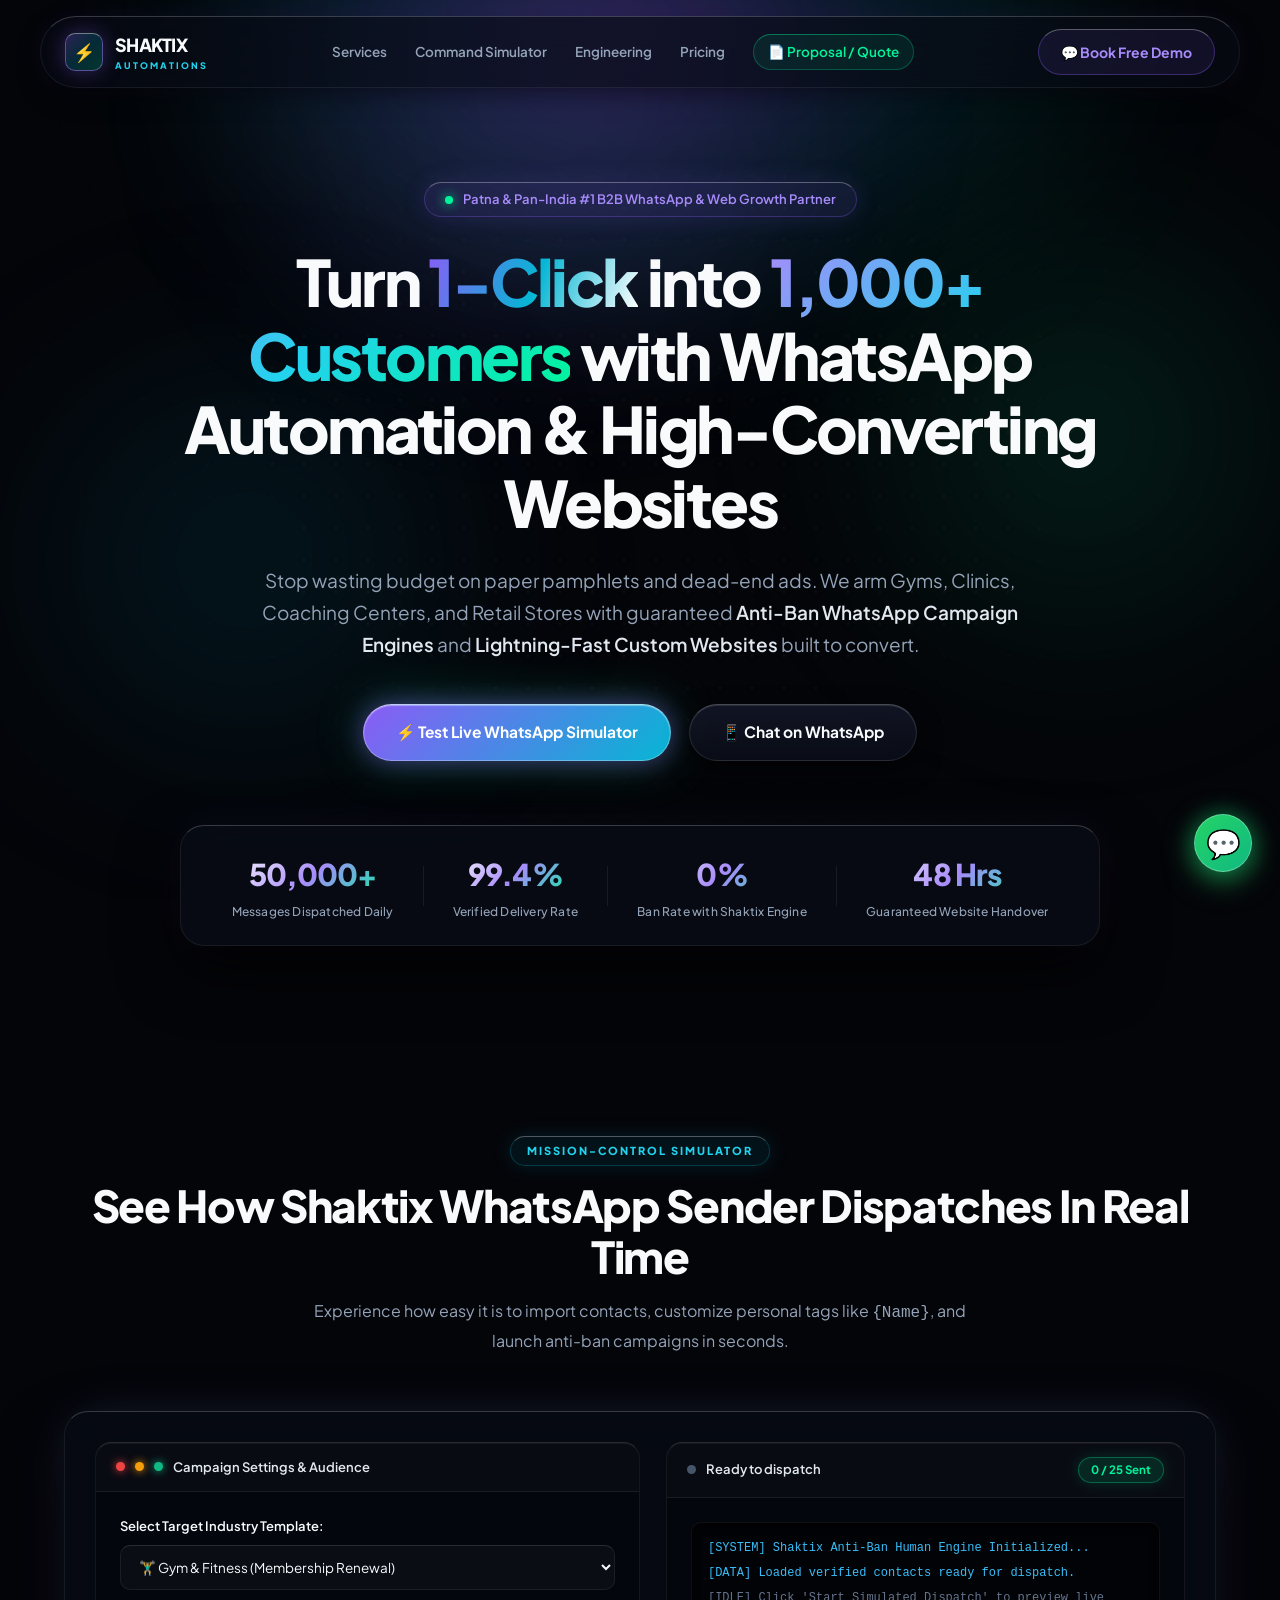
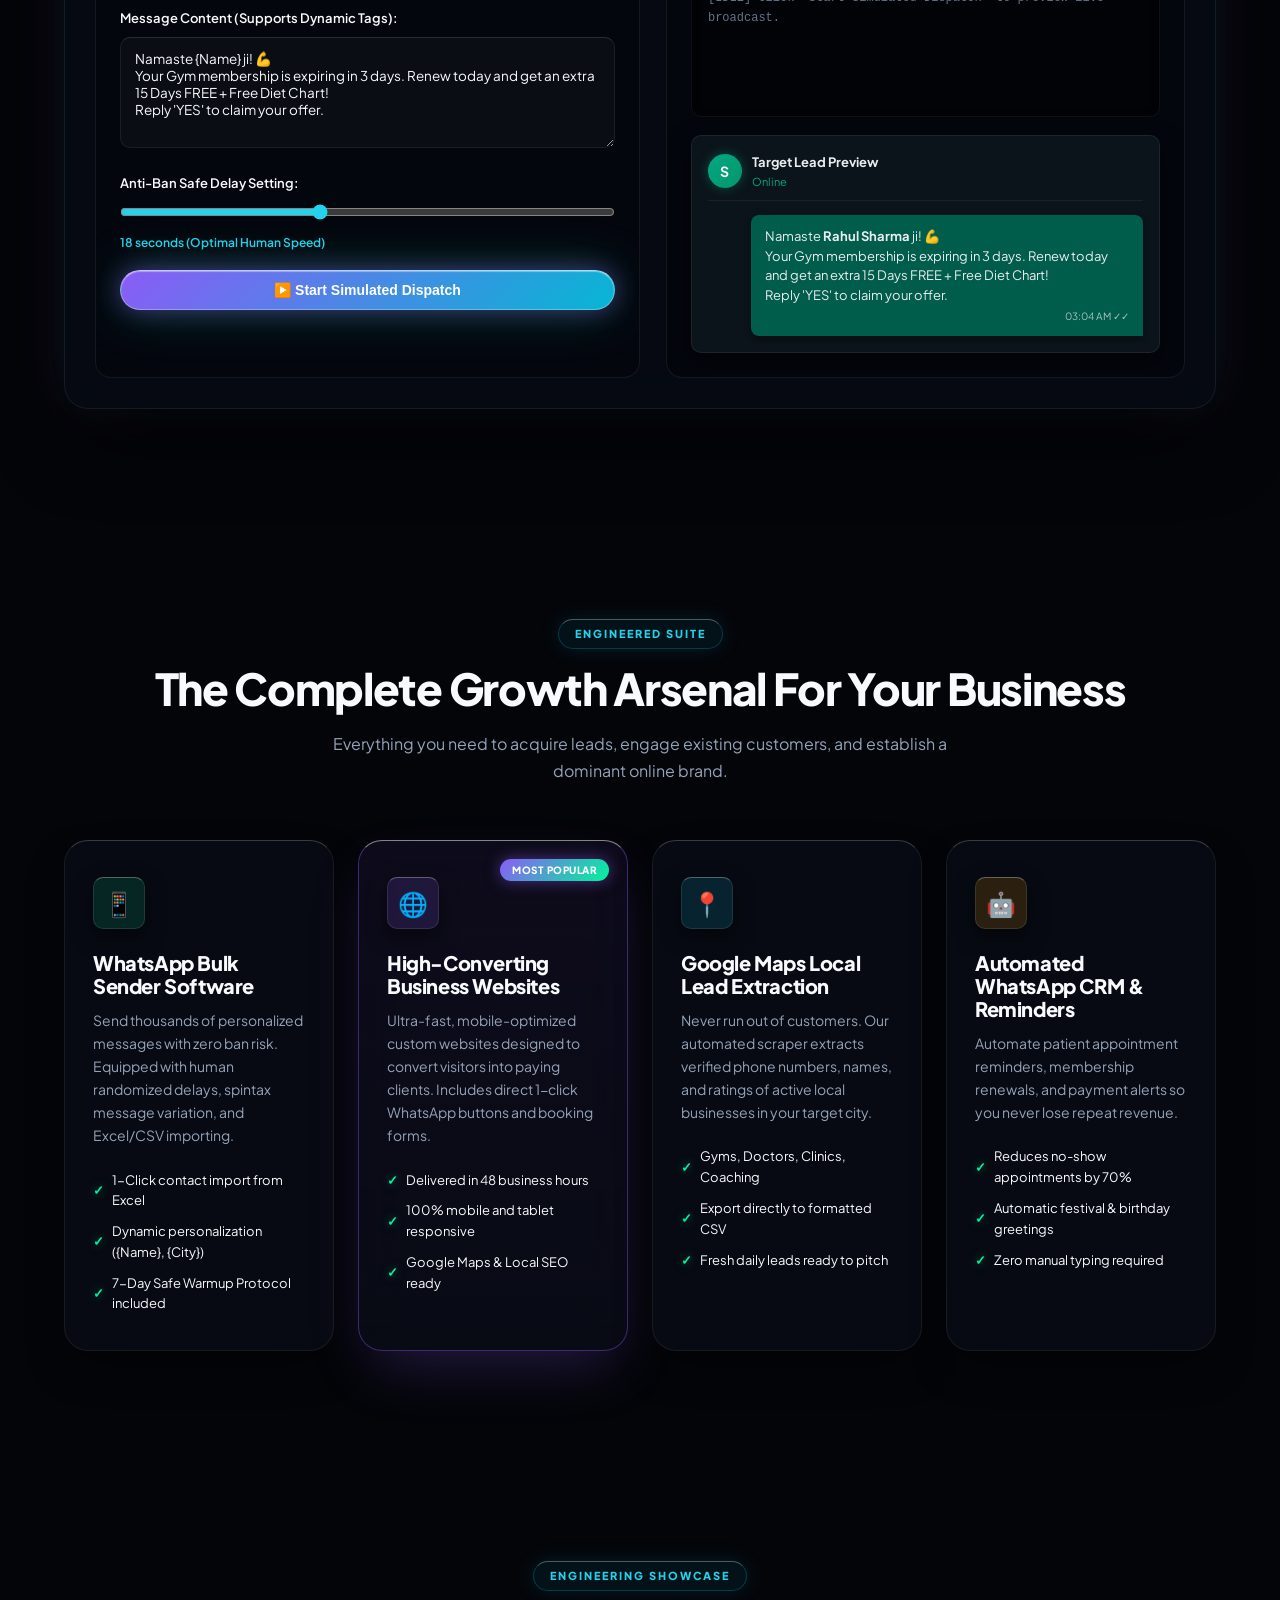
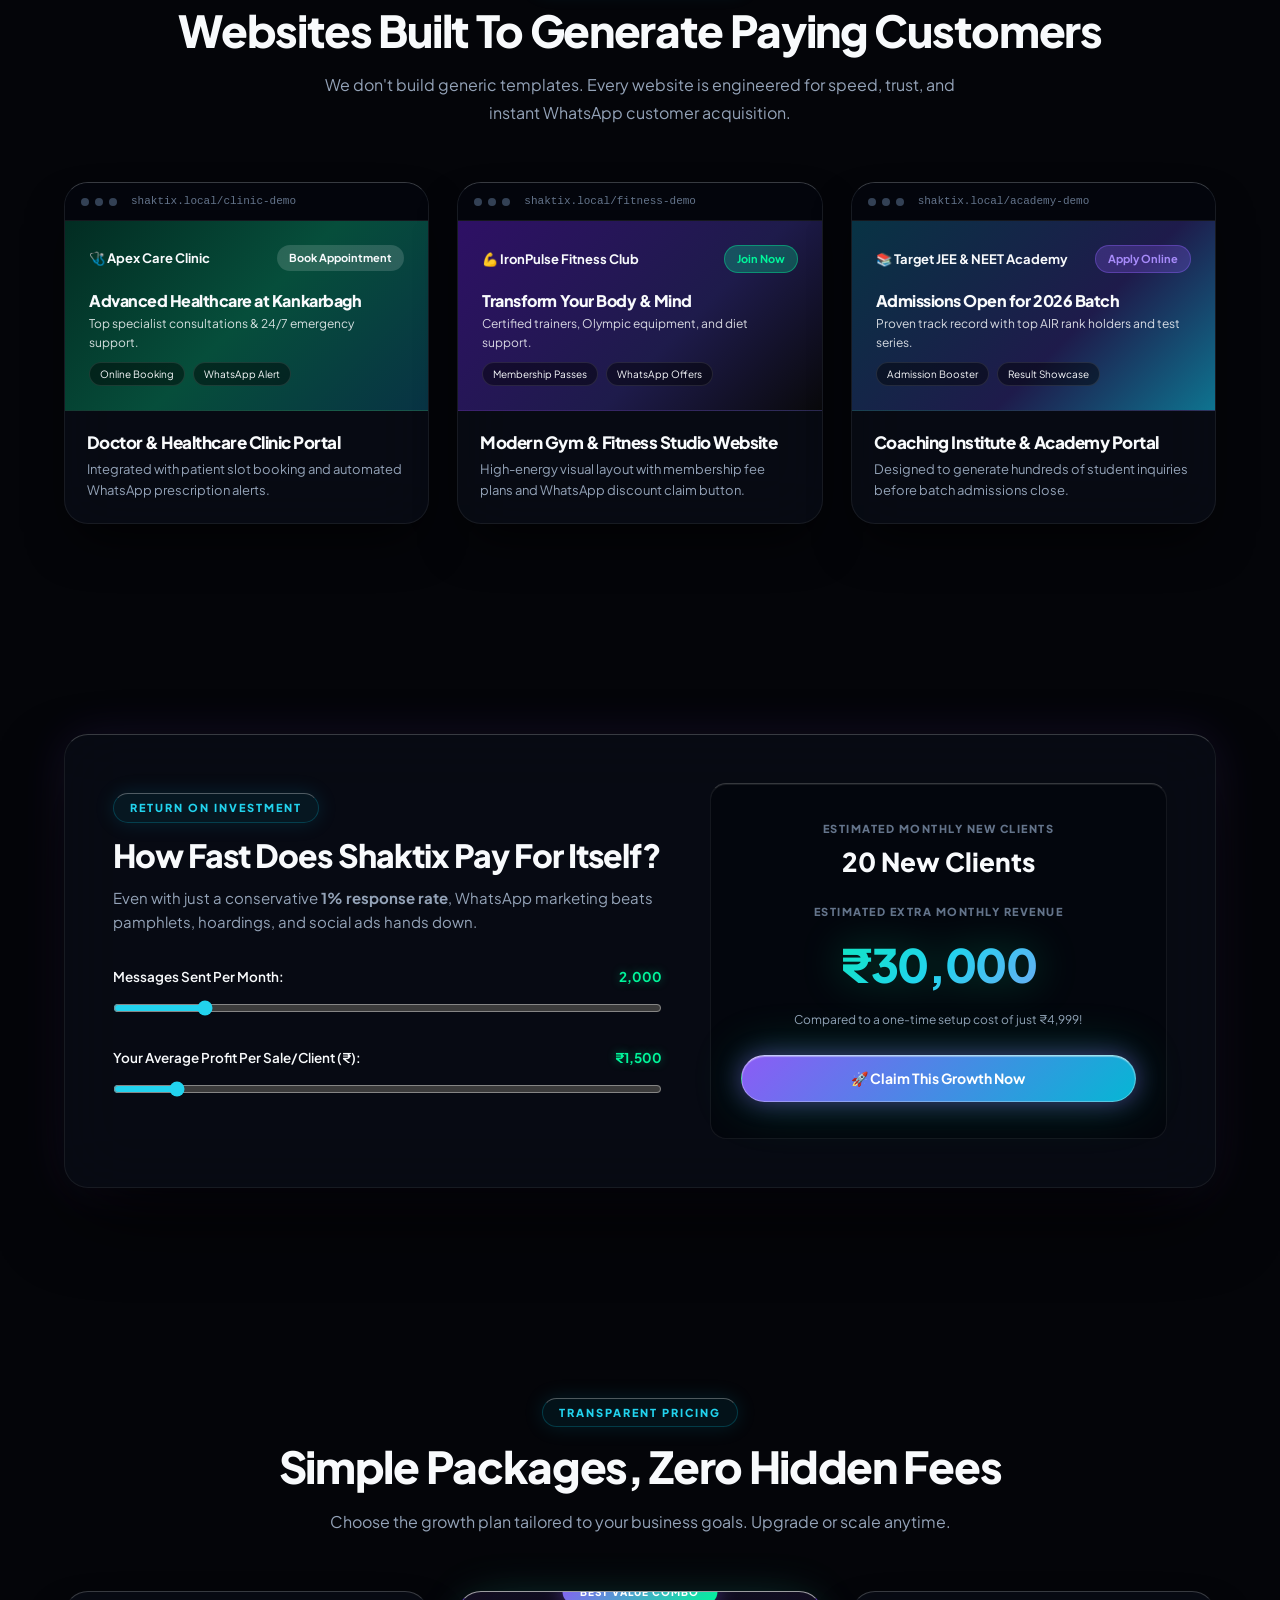
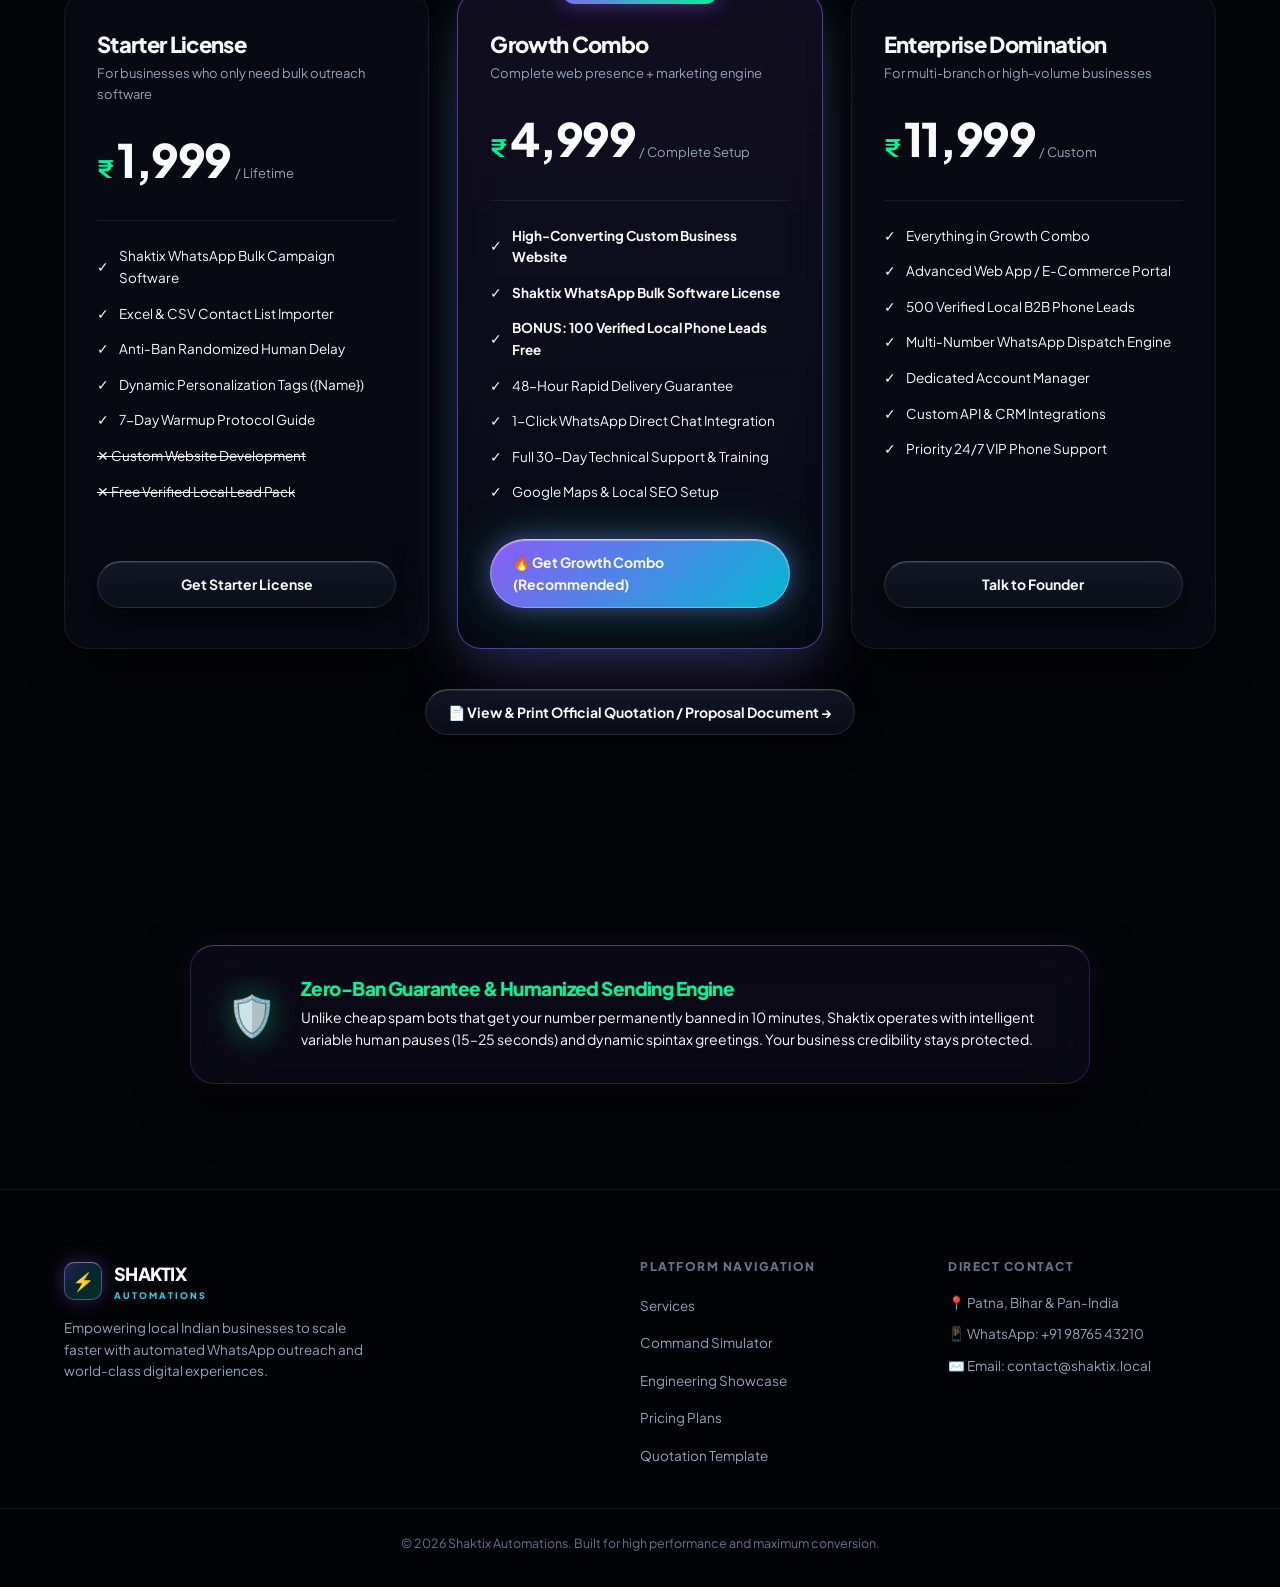
==== index.html @ 34e644d3 "Initial commit: Shaktix Automations Suite with Lead Extractor and 50 Patna Leads" ====
<!DOCTYPE html>
<html lang="en">
<head>
  <meta charset="UTF-8">
  <meta name="viewport" content="width=device-width, initial-scale=1.0">
  <title>Shaktix Automations | Cinematic B2B WhatsApp Automation & Modern Web Engineering</title>
  <meta name="description" content="Supercharge your local business with Shaktix Automations. High-converting modern websites and 1-click WhatsApp Bulk Marketing with guaranteed Anti-Ban protection.">
  <link rel="preconnect" href="https://fonts.googleapis.com">
  <link rel="preconnect" href="https://fonts.gstatic.com" crossorigin>
  <link href="https://fonts.googleapis.com/css2?family=Plus+Jakarta+Sans:wght@400;500;600;700;800;900&display=swap" rel="stylesheet">
  <link rel="stylesheet" href="style.css">
</head>
<body>

  <!-- Cinematic Technical Dot Matrix Overlay -->
  <div class="dot-matrix-overlay"></div>

  <!-- Atmospheric Aurora Mesh Glow Engine -->
  <div class="aurora-mesh-container">
    <div class="aurora-orb violet-1"></div>
    <div class="aurora-orb emerald-2"></div>
    <div class="aurora-orb cyan-3"></div>
  </div>

  <!-- Navigation (Specular Minimalist Glass Pill) -->
  <header class="navbar" id="mainNavbar">
    <div class="nav-container">
      <a href="#" class="brand-logo">
        <div class="logo-gem">
          <span>⚡</span>
        </div>
        <div class="logo-text">
          <span class="logo-title">SHAKTIX</span>
          <span class="logo-badge">AUTOMATIONS</span>
        </div>
      </a>

      <nav class="nav-links">
        <a href="#services">Services</a>
        <a href="#simulator">Command Simulator</a>
        <a href="#portfolio">Engineering</a>
        <a href="#pricing">Pricing</a>
        <a href="quotation.html" target="_blank" class="nav-proposal-link">📄 Proposal / Quote</a>
      </nav>

      <div class="nav-actions">
        <a href="https://wa.me/919876543210?text=Hello%20Shaktix%20Team%2C%20I%20want%20a%20Free%20Live%20Demo%20for%20my%20business" target="_blank" class="btn btn-glow" id="navDemoBtn">
          <span>💬 Book Free Demo</span>
        </a>
      </div>
    </div>
  </header>

  <!-- Hero Section with 3D Cinematic Spotlight -->
  <section class="hero-section">
    <div class="cinematic-spotlight"></div>
    <div class="container hero-content">
      <div class="hero-badge">
        <span class="pulse-led"></span>
        <span>Patna & Pan-India #1 B2B WhatsApp & Web Growth Partner</span>
      </div>

      <h1 class="hero-headline">
        Turn <span class="metallic-shimmer">1-Click</span> into <span class="text-gradient-aurora">1,000+ Customers</span> with WhatsApp Automation & High-Converting Websites
      </h1>

      <p class="hero-subhead">
        Stop wasting budget on paper pamphlets and dead-end ads. We arm Gyms, Clinics, Coaching Centers, and Retail Stores with guaranteed <strong>Anti-Ban WhatsApp Campaign Engines</strong> and <strong>Lightning-Fast Custom Websites</strong> built to convert.
      </p>

      <div class="hero-cta-group">
        <a href="#simulator" class="btn btn-cinematic-primary btn-lg" id="heroTryDemoBtn">
          <span>⚡ Test Live WhatsApp Simulator</span>
        </a>
        <a href="https://wa.me/919876543210?text=Hello%20Shaktix%2C%20please%20share%20the%20agency%20growth%20package" target="_blank" class="btn btn-titanium btn-lg" id="heroWhatsappBtn">
          <span>📱 Chat on WhatsApp</span>
        </a>
      </div>

      <!-- Trust Metrics Strip (Specular Glass Bar) -->
      <div class="stats-strip">
        <div class="stat-card">
          <div class="stat-num">50,000+</div>
          <div class="stat-label">Messages Dispatched Daily</div>
        </div>
        <div class="stat-divider"></div>
        <div class="stat-card">
          <div class="stat-num">99.4%</div>
          <div class="stat-label">Verified Delivery Rate</div>
        </div>
        <div class="stat-divider"></div>
        <div class="stat-card">
          <div class="stat-num">0%</div>
          <div class="stat-label">Ban Rate with Shaktix Engine</div>
        </div>
        <div class="stat-divider"></div>
        <div class="stat-card">
          <div class="stat-num">48 Hrs</div>
          <div class="stat-label">Guaranteed Website Handover</div>
        </div>
      </div>
    </div>
  </section>

  <!-- Interactive WhatsApp Bulk Command Center Simulator -->
  <section class="section simulator-section" id="simulator">
    <div class="container">
      <div class="section-header text-center">
        <div class="section-tag">MISSION-CONTROL SIMULATOR</div>
        <h2 class="section-title">See How Shaktix WhatsApp Sender Dispatches In Real Time</h2>
        <p class="section-subtitle">Experience how easy it is to import contacts, customize personal tags like <code>{Name}</code>, and launch anti-ban campaigns in seconds.</p>
      </div>

      <div class="simulator-wrapper">
        <div class="simulator-panel config-panel">
          <div class="panel-header">
            <span class="panel-dot red"></span>
            <span class="panel-dot yellow"></span>
            <span class="panel-dot green"></span>
            <span class="panel-title">Campaign Settings & Audience</span>
          </div>

          <div class="panel-body">
            <div class="form-group">
              <label>Select Target Industry Template:</label>
              <select id="simIndustrySelect" class="form-control">
                <option value="gym">🏋️‍♂️ Gym & Fitness (Membership Renewal)</option>
                <option value="coaching">📚 Coaching & Tuition (50 Verified Patna Kankarbagh Leads)</option>
                <option value="clinic">🩺 Doctor & Clinic (Appointment & Health Tip)</option>
                <option value="retail">🛍️ Retail & Store (Festive 40% Off)</option>
              </select>
            </div>

            <div class="form-group">
              <label>Message Content (Supports Dynamic Tags):</label>
              <textarea id="simMessageText" class="form-control" rows="5">Namaste {Name} ji! 💪
Your Gym membership is expiring in 3 days. Renew today and get an extra 15 Days FREE + Free Diet Chart!
Reply 'YES' to claim your offer.</textarea>
            </div>

            <div class="form-group">
              <label>Anti-Ban Safe Delay Setting:</label>
              <div class="slider-container">
                <input type="range" min="10" max="30" value="18" id="simDelayRange">
                <span id="simDelayVal">18 seconds (Optimal Human Speed)</span>
              </div>
            </div>

            <div class="sim-actions">
              <button class="btn btn-cinematic-primary btn-block" id="startSimBtn">
                <span>▶️ Start Simulated Dispatch</span>
              </button>
              <button class="btn btn-titanium btn-block" id="resetSimBtn" style="display: none;">
                <span>🔄 Reset Simulator</span>
              </button>
            </div>
          </div>
        </div>

        <div class="simulator-panel preview-panel">
          <div class="panel-header">
            <span class="status-indicator" id="simStatusLight"></span>
            <span class="panel-title" id="simStatusText">Ready to dispatch</span>
            <span class="badge" id="simCounter">0 / 25 Sent</span>
          </div>

          <div class="panel-body">
            <div class="terminal-feed" id="terminalFeed">
              <div class="log-line info">[SYSTEM] Shaktix Anti-Ban Human Engine Initialized...</div>
              <div class="log-line info">[DATA] Loaded verified contacts ready for dispatch.</div>
              <div class="log-line system">[IDLE] Click 'Start Simulated Dispatch' to preview live broadcast.</div>
            </div>

            <!-- Dynamic Live WhatsApp Chat Bubble Preview -->
            <div class="live-chat-preview">
              <div class="chat-header">
                <div class="avatar">S</div>
                <div>
                  <div class="chat-name">Target Lead Preview</div>
                  <div class="chat-status">Online</div>
                </div>
              </div>
              <div class="chat-bubble" id="chatBubblePreview">
                Namaste <strong>Rahul Sharma</strong> ji! 💪<br>
                Your Gym membership is expiring in 3 days. Renew today and get an extra 15 Days FREE + Free Diet Chart!<br>
                Reply 'YES' to claim your offer.
                <div class="bubble-time">10:45 AM ✓✓</div>
              </div>
            </div>
          </div>
        </div>
      </div>
    </div>
  </section>

  <!-- Core Services -->
  <section class="section services-section" id="services">
    <div class="container">
      <div class="section-header text-center">
        <div class="section-tag">ENGINEERED SUITE</div>
        <h2 class="section-title">The Complete Growth Arsenal For Your Business</h2>
        <p class="section-subtitle">Everything you need to acquire leads, engage existing customers, and establish a dominant online brand.</p>
      </div>

      <div class="services-grid">
        <!-- Service 1 -->
        <div class="service-card cinematic-card">
          <div class="card-icon gradient-1">📱</div>
          <h3>WhatsApp Bulk Sender Software</h3>
          <p>Send thousands of personalized messages with zero ban risk. Equipped with human randomized delays, spintax message variation, and Excel/CSV importing.</p>
          <ul class="feature-checklist">
            <li><span class="check">✓</span> 1-Click contact import from Excel</li>
            <li><span class="check">✓</span> Dynamic personalization ({Name}, {City})</li>
            <li><span class="check">✓</span> 7-Day Safe Warmup Protocol included</li>
          </ul>
        </div>

        <!-- Service 2 -->
        <div class="service-card cinematic-card featured">
          <div class="featured-badge">MOST POPULAR</div>
          <div class="card-icon gradient-2">🌐</div>
          <h3>High-Converting Business Websites</h3>
          <p>Ultra-fast, mobile-optimized custom websites designed to convert visitors into paying clients. Includes direct 1-click WhatsApp buttons and booking forms.</p>
          <ul class="feature-checklist">
            <li><span class="check">✓</span> Delivered in 48 business hours</li>
            <li><span class="check">✓</span> 100% mobile and tablet responsive</li>
            <li><span class="check">✓</span> Google Maps & Local SEO ready</li>
          </ul>
        </div>

        <!-- Service 3 -->
        <div class="service-card cinematic-card">
          <div class="card-icon gradient-3">📍</div>
          <h3>Google Maps Local Lead Extraction</h3>
          <p>Never run out of customers. Our automated scraper extracts verified phone numbers, names, and ratings of active local businesses in your target city.</p>
          <ul class="feature-checklist">
            <li><span class="check">✓</span> Gyms, Doctors, Clinics, Coaching</li>
            <li><span class="check">✓</span> Export directly to formatted CSV</li>
            <li><span class="check">✓</span> Fresh daily leads ready to pitch</li>
          </ul>
        </div>

        <!-- Service 4 -->
        <div class="service-card cinematic-card">
          <div class="card-icon gradient-4">🤖</div>
          <h3>Automated WhatsApp CRM & Reminders</h3>
          <p>Automate patient appointment reminders, membership renewals, and payment alerts so you never lose repeat revenue.</p>
          <ul class="feature-checklist">
            <li><span class="check">✓</span> Reduces no-show appointments by 70%</li>
            <li><span class="check">✓</span> Automatic festival & birthday greetings</li>
            <li><span class="check">✓</span> Zero manual typing required</li>
          </ul>
        </div>
      </div>
    </div>
  </section>

  <!-- Web Portfolio Preview -->
  <section class="section portfolio-section" id="portfolio">
    <div class="container">
      <div class="section-header text-center">
        <div class="section-tag">ENGINEERING SHOWCASE</div>
        <h2 class="section-title">Websites Built To Generate Paying Customers</h2>
        <p class="section-subtitle">We don't build generic templates. Every website is engineered for speed, trust, and instant WhatsApp customer acquisition.</p>
      </div>

      <div class="portfolio-grid">
        <div class="portfolio-card cinematic-card">
          <div class="preview-browser-bar">
            <span class="p-dot"></span><span class="p-dot"></span><span class="p-dot"></span>
            <span class="p-url">shaktix.local/clinic-demo</span>
          </div>
          <div class="portfolio-mockup clinic-theme">
            <div class="mockup-header">
              <span>🩺 Apex Care Clinic</span>
              <span class="mini-btn">Book Appointment</span>
            </div>
            <div class="mockup-body">
              <h4>Advanced Healthcare at Kankarbagh</h4>
              <p>Top specialist consultations & 24/7 emergency support.</p>
              <div class="mockup-tags">
                <span class="tag">Online Booking</span>
                <span class="tag">WhatsApp Alert</span>
              </div>
            </div>
          </div>
          <div class="portfolio-info">
            <h4>Doctor & Healthcare Clinic Portal</h4>
            <p>Integrated with patient slot booking and automated WhatsApp prescription alerts.</p>
          </div>
        </div>

        <div class="portfolio-card cinematic-card">
          <div class="preview-browser-bar">
            <span class="p-dot"></span><span class="p-dot"></span><span class="p-dot"></span>
            <span class="p-url">shaktix.local/fitness-demo</span>
          </div>
          <div class="portfolio-mockup gym-theme">
            <div class="mockup-header">
              <span>💪 IronPulse Fitness Club</span>
              <span class="mini-btn red">Join Now</span>
            </div>
            <div class="mockup-body">
              <h4>Transform Your Body & Mind</h4>
              <p>Certified trainers, Olympic equipment, and diet support.</p>
              <div class="mockup-tags">
                <span class="tag">Membership Passes</span>
                <span class="tag">WhatsApp Offers</span>
              </div>
            </div>
          </div>
          <div class="portfolio-info">
            <h4>Modern Gym & Fitness Studio Website</h4>
            <p>High-energy visual layout with membership fee plans and WhatsApp discount claim button.</p>
          </div>
        </div>

        <div class="portfolio-card cinematic-card">
          <div class="preview-browser-bar">
            <span class="p-dot"></span><span class="p-dot"></span><span class="p-dot"></span>
            <span class="p-url">shaktix.local/academy-demo</span>
          </div>
          <div class="portfolio-mockup academy-theme">
            <div class="mockup-header">
              <span>📚 Target JEE & NEET Academy</span>
              <span class="mini-btn blue">Apply Online</span>
            </div>
            <div class="mockup-body">
              <h4>Admissions Open for 2026 Batch</h4>
              <p>Proven track record with top AIR rank holders and test series.</p>
              <div class="mockup-tags">
                <span class="tag">Admission Booster</span>
                <span class="tag">Result Showcase</span>
              </div>
            </div>
          </div>
          <div class="portfolio-info">
            <h4>Coaching Institute & Academy Portal</h4>
            <p>Designed to generate hundreds of student inquiries before batch admissions close.</p>
          </div>
        </div>
      </div>
    </div>
  </section>

  <!-- ROI Calculator Section -->
  <section class="section roi-section">
    <div class="container">
      <div class="roi-box cinematic-card">
        <div class="roi-left">
          <div class="section-tag">RETURN ON INVESTMENT</div>
          <h2>How Fast Does Shaktix Pay For Itself?</h2>
          <p>Even with just a conservative <strong>1% response rate</strong>, WhatsApp marketing beats pamphlets, hoardings, and social ads hands down.</p>
          
          <div class="slider-group">
            <label>Messages Sent Per Month: <strong id="calcMsgCount">2,000</strong></label>
            <input type="range" id="roiMsgSlider" min="500" max="10000" step="500" value="2000">
          </div>

          <div class="slider-group">
            <label>Your Average Profit Per Sale/Client (₹): <strong id="calcProfitVal">₹1,500</strong></label>
            <input type="range" id="roiProfitSlider" min="500" max="10000" step="250" value="1500">
          </div>
        </div>

        <div class="roi-right">
          <div class="roi-result-card">
            <div class="roi-label">Estimated Monthly New Clients</div>
            <div class="roi-number" id="calcClients">20 Clients</div>
            <div class="roi-label" style="margin-top: 20px;">Estimated Extra Monthly Revenue</div>
            <div class="roi-profit" id="calcRevenue">₹30,000</div>
            <div class="roi-subtext">Compared to a one-time setup cost of just ₹4,999!</div>
            <a href="https://wa.me/919876543210?text=I%20calculated%20my%20ROI%20and%20want%20to%20start%20with%20Shaktix" target="_blank" class="btn btn-cinematic-primary btn-block">
              <span>🚀 Claim This Growth Now</span>
            </a>
          </div>
        </div>
      </div>
    </div>
  </section>

  <!-- Pricing Plans -->
  <section class="section pricing-section" id="pricing">
    <div class="container">
      <div class="section-header text-center">
        <div class="section-tag">TRANSPARENT PRICING</div>
        <h2 class="section-title">Simple Packages, Zero Hidden Fees</h2>
        <p class="section-subtitle">Choose the growth plan tailored to your business goals. Upgrade or scale anytime.</p>
      </div>

      <div class="pricing-grid">
        <!-- Starter Plan -->
        <div class="pricing-card cinematic-card">
          <div class="plan-header">
            <h3>Starter License</h3>
            <p>For businesses who only need bulk outreach software</p>
            <div class="plan-price">
              <span class="currency">₹</span>
              <span class="amount">1,999</span>
              <span class="period">/ Lifetime</span>
            </div>
          </div>
          <ul class="plan-features">
            <li><span class="check">✓</span> Shaktix WhatsApp Bulk Campaign Software</li>
            <li><span class="check">✓</span> Excel & CSV Contact List Importer</li>
            <li><span class="check">✓</span> Anti-Ban Randomized Human Delay</li>
            <li><span class="check">✓</span> Dynamic Personalization Tags ({Name})</li>
            <li><span class="check">✓</span> 7-Day Warmup Protocol Guide</li>
            <li class="disabled">✕ Custom Website Development</li>
            <li class="disabled">✕ Free Verified Local Lead Pack</li>
          </ul>
          <a href="https://wa.me/919876543210?text=I%20want%20the%20Starter%20Bulk%20Sender%20License%20for%201999" target="_blank" class="btn btn-titanium btn-block">
            <span>Get Starter License</span>
          </a>
        </div>

        <!-- Growth Combo (Best Seller) -->
        <div class="pricing-card cinematic-card featured-plan">
          <div class="featured-ribbon">BEST VALUE COMBO</div>
          <div class="plan-header">
            <h3>Growth Combo</h3>
            <p>Complete web presence + marketing engine</p>
            <div class="plan-price">
              <span class="currency">₹</span>
              <span class="amount">4,999</span>
              <span class="period">/ Complete Setup</span>
            </div>
          </div>
          <ul class="plan-features">
            <li><span class="check">✓</span> <strong>High-Converting Custom Business Website</strong></li>
            <li><span class="check">✓</span> <strong>Shaktix WhatsApp Bulk Software License</strong></li>
            <li><span class="check">✓</span> <strong>BONUS: 100 Verified Local Phone Leads Free</strong></li>
            <li><span class="check">✓</span> 48-Hour Rapid Delivery Guarantee</li>
            <li><span class="check">✓</span> 1-Click WhatsApp Direct Chat Integration</li>
            <li><span class="check">✓</span> Full 30-Day Technical Support & Training</li>
            <li><span class="check">✓</span> Google Maps & Local SEO Setup</li>
          </ul>
          <a href="https://wa.me/919876543210?text=I%20want%20the%20Growth%20Combo%20Package%20for%204999" target="_blank" class="btn btn-cinematic-primary btn-block">
            <span>🔥 Get Growth Combo (Recommended)</span>
          </a>
        </div>

        <!-- Enterprise Domination -->
        <div class="pricing-card cinematic-card">
          <div class="plan-header">
            <h3>Enterprise Domination</h3>
            <p>For multi-branch or high-volume businesses</p>
            <div class="plan-price">
              <span class="currency">₹</span>
              <span class="amount">11,999</span>
              <span class="period">/ Custom</span>
            </div>
          </div>
          <ul class="plan-features">
            <li><span class="check">✓</span> Everything in Growth Combo</li>
            <li><span class="check">✓</span> Advanced Web App / E-Commerce Portal</li>
            <li><span class="check">✓</span> 500 Verified Local B2B Phone Leads</li>
            <li><span class="check">✓</span> Multi-Number WhatsApp Dispatch Engine</li>
            <li><span class="check">✓</span> Dedicated Account Manager</li>
            <li><span class="check">✓</span> Custom API & CRM Integrations</li>
            <li><span class="check">✓</span> Priority 24/7 VIP Phone Support</li>
          </ul>
          <a href="https://wa.me/919876543210?text=I%20want%20to%20discuss%20the%20Enterprise%20Package" target="_blank" class="btn btn-titanium btn-block">
            <span>Talk to Founder</span>
          </a>
        </div>
      </div>

      <div class="text-center" style="margin-top: 40px;">
        <a href="quotation.html" target="_blank" class="btn btn-titanium">
          <span>📄 View & Print Official Quotation / Proposal Document →</span>
        </a>
      </div>
    </div>
  </section>

  <!-- Anti-Ban Safety Promise -->
  <section class="section safety-section">
    <div class="container">
      <div class="safety-box cinematic-card">
        <div class="safety-icon">🛡️</div>
        <div>
          <h3>Zero-Ban Guarantee & Humanized Sending Engine</h3>
          <p>Unlike cheap spam bots that get your number permanently banned in 10 minutes, Shaktix operates with intelligent variable human pauses (15–25 seconds) and dynamic spintax greetings. Your business credibility stays protected.</p>
        </div>
      </div>
    </div>
  </section>

  <!-- Footer -->
  <footer class="footer">
    <div class="container footer-content">
      <div class="footer-brand">
        <div class="brand-logo">
          <div class="logo-gem"><span>⚡</span></div>
          <div class="logo-text">
            <span class="logo-title">SHAKTIX</span>
            <span class="logo-badge">AUTOMATIONS</span>
          </div>
        </div>
        <p style="margin-top: 14px; color: var(--text-slate-400); font-size: 13.5px; max-width: 320px; line-height: 1.6;">
          Empowering local Indian businesses to scale faster with automated WhatsApp outreach and world-class digital experiences.
        </p>
      </div>

      <div class="footer-links">
        <h4>Platform Navigation</h4>
        <ul>
          <li><a href="#services">Services</a></li>
          <li><a href="#simulator">Command Simulator</a></li>
          <li><a href="#portfolio">Engineering Showcase</a></li>
          <li><a href="#pricing">Pricing Plans</a></li>
          <li><a href="quotation.html" target="_blank">Quotation Template</a></li>
        </ul>
      </div>

      <div class="footer-contact">
        <h4>Direct Contact</h4>
        <p>📍 Patna, Bihar & Pan-India</p>
        <p>📱 WhatsApp: +91 98765 43210</p>
        <p>✉️ Email: contact@shaktix.local</p>
      </div>
    </div>
    <div class="footer-bottom text-center">
      <p>© 2026 Shaktix Automations. Built for high performance and maximum conversion.</p>
    </div>
  </footer>

  <!-- Floating WhatsApp Chat Bubble -->
  <a href="https://wa.me/919876543210?text=Hello%20Shaktix%20Team%2C%20I%20am%20interested%20in%20WhatsApp%20Bulk%20Sender%20and%20Website%20Package" target="_blank" class="floating-whatsapp" id="floatingWhatsapp" title="Chat with Shaktix on WhatsApp">
    <div class="wa-icon">💬</div>
    <div class="wa-tooltip">Quick WhatsApp Inquiry</div>
  </a>

  <script src="script.js"></script>
</body>
</html>
---- style.css ----
/* --------------------------------------------------------------------------
   SHAKTIX AUTOMATIONS - CINEMATIC & LUXURY ULTRA-PREMIUM STYLESHEET
   Direction: Electric Cyber-Violet & Aurora Mesh Glow
   Palette: Deep Space Void (#040509), Radiant Neon Violet (#8B5CF6),
            WhatsApp Cyber Emerald (#10B981 / #00F59B), Ice-Cyan (#06B6D4)
   -------------------------------------------------------------------------- */

:root {
  --space-void: #040509;
  --space-void-alt: #020306;
  --space-card: rgba(10, 14, 26, 0.65);
  --space-card-hover: rgba(16, 22, 40, 0.75);
  --space-card-subtle: rgba(255, 255, 255, 0.02);
  
  --specular-highlight: rgba(255, 255, 255, 0.2);
  --border-subtle: rgba(255, 255, 255, 0.07);
  --border-card-hover: rgba(139, 92, 246, 0.45);
  
  --violet-glow: #8b5cf6;
  --violet-bright: #a78bfa;
  --violet-deep: #6d28d9;
  
  --emerald-cyber: #00f59b;
  --emerald-wa: #10b981;
  --emerald-glow: rgba(0, 245, 155, 0.35);
  
  --cyan-ice: #06b6d4;
  --cyan-bright: #22d3ee;
  --cyan-glow: rgba(6, 182, 212, 0.3);
  
  --text-platinum: #f8fafc;
  --text-slate-200: #e2e8f0;
  --text-slate-400: #94a3b8;
  --text-slate-500: #64748b;
  
  --radius-xs: 6px;
  --radius-sm: 10px;
  --radius-md: 16px;
  --radius-lg: 24px;
  --radius-full: 9999px;
  
  --transition-smooth: all 0.3s cubic-bezier(0.16, 1, 0.3, 1);
  --transition-bounce: all 0.4s cubic-bezier(0.34, 1.56, 0.64, 1);
}

* {
  box-sizing: border-box;
  margin: 0;
  padding: 0;
  -webkit-font-smoothing: antialiased;
  -moz-osx-font-smoothing: grayscale;
}

html {
  scroll-behavior: smooth;
  color-scheme: dark;
}

body {
  background-color: var(--space-void);
  color: var(--text-platinum);
  font-family: 'Plus Jakarta Sans', -apple-system, BlinkMacSystemFont, 'Segoe UI', Roboto, sans-serif;
  line-height: 1.6;
  overflow-x: hidden;
  position: relative;
}

/* -------------------------------------------------------------
   1. CINEMATIC LIGHTING & AMBIENT AURORA MESH
   ------------------------------------------------------------- */

/* Ambient Technical Dot Matrix Texture */
.dot-matrix-overlay {
  position: fixed;
  top: 0;
  left: 0;
  width: 100vw;
  height: 100vh;
  background-image: radial-gradient(rgba(255, 255, 255, 0.08) 1px, transparent 1px);
  background-size: 32px 32px;
  pointer-events: none;
  z-index: 0;
  opacity: 0.55;
  mask-image: radial-gradient(ellipse at 50% 50%, black 40%, transparent 85%);
  -webkit-mask-image: radial-gradient(ellipse at 50% 50%, black 40%, transparent 85%);
}

/* Aurora Mesh Lighting Container */
.aurora-mesh-container {
  position: fixed;
  top: 0;
  left: 0;
  width: 100vw;
  height: 100vh;
  overflow: hidden;
  pointer-events: none;
  z-index: 0;
}

.aurora-orb {
  position: absolute;
  border-radius: 50%;
  filter: blur(90px);
  opacity: 0.65;
  will-change: transform;
}

.aurora-orb.violet-1 {
  width: 700px;
  height: 500px;
  background: radial-gradient(circle, rgba(139, 92, 246, 0.35) 0%, rgba(109, 40, 217, 0.1) 60%, transparent 80%);
  top: -150px;
  left: 15%;
  animation: auroraDrift1 18s ease-in-out infinite alternate;
}

.aurora-orb.emerald-2 {
  width: 600px;
  height: 600px;
  background: radial-gradient(circle, rgba(0, 245, 155, 0.22) 0%, rgba(16, 185, 129, 0.05) 50%, transparent 75%);
  top: 15%;
  right: -100px;
  animation: auroraDrift2 22s ease-in-out infinite alternate;
}

.aurora-orb.cyan-3 {
  width: 650px;
  height: 500px;
  background: radial-gradient(circle, rgba(6, 182, 212, 0.2) 0%, rgba(14, 116, 144, 0.05) 60%, transparent 80%);
  bottom: 10%;
  left: -80px;
  animation: auroraDrift3 24s ease-in-out infinite alternate;
}

@keyframes auroraDrift1 {
  0% { transform: translate(0, 0) scale(1) rotate(0deg); }
  50% { transform: translate(60px, 80px) scale(1.15) rotate(45deg); }
  100% { transform: translate(-40px, 40px) scale(0.95) rotate(-30deg); }
}

@keyframes auroraDrift2 {
  0% { transform: translate(0, 0) scale(1.05) rotate(0deg); }
  50% { transform: translate(-80px, -60px) scale(0.9) rotate(-60deg); }
  100% { transform: translate(30px, 50px) scale(1.2) rotate(30deg); }
}

@keyframes auroraDrift3 {
  0% { transform: translate(0, 0) scale(0.95); }
  50% { transform: translate(70px, -50px) scale(1.1); }
  100% { transform: translate(-30px, 40px) scale(1.05); }
}

/* 3D Radial Cinematic Spotlight Beam */
.cinematic-spotlight {
  position: absolute;
  top: -240px;
  left: 50%;
  transform: translateX(-50%);
  width: 1000px;
  height: 750px;
  background: radial-gradient(ellipse 65% 55% at 50% 25%, rgba(139, 92, 246, 0.25) 0%, rgba(6, 182, 212, 0.12) 45%, rgba(0, 245, 155, 0.04) 70%, transparent 85%);
  filter: blur(65px);
  pointer-events: none;
  z-index: 0;
}

.container {
  width: 100%;
  max-width: 1200px;
  margin: 0 auto;
  padding: 0 24px;
  position: relative;
  z-index: 2;
}

/* -------------------------------------------------------------
   2. SPECULAR GLASSMORPHISM CARDS & CONTAINERS
   ------------------------------------------------------------- */
.cinematic-card {
  background: var(--space-card);
  backdrop-filter: blur(28px);
  -webkit-backdrop-filter: blur(28px);
  border: 1px solid var(--border-subtle);
  border-top: 1px solid var(--specular-highlight);
  box-shadow: 
    0 1px 0 rgba(255, 255, 255, 0.08) inset,
    0 20px 45px -15px rgba(0, 0, 0, 0.8),
    0 0 35px -10px rgba(139, 92, 246, 0.06);
  border-radius: var(--radius-lg);
  transition: var(--transition-smooth);
  position: relative;
  overflow: hidden;
}

.cinematic-card:hover {
  border-color: var(--border-card-hover);
  border-top-color: rgba(255, 255, 255, 0.35);
  transform: translateY(-6px);
  box-shadow: 
    0 1px 0 rgba(255, 255, 255, 0.15) inset,
    0 30px 60px -15px rgba(0, 0, 0, 0.9),
    0 0 50px -5px rgba(139, 92, 246, 0.25),
    0 0 30px -5px rgba(0, 245, 155, 0.15);
}

/* -------------------------------------------------------------
   3. METALLIC SHIMMER & HIGH-TECH TYPOGRAPHY
   ------------------------------------------------------------- */
h1, h2, h3, h4 {
  font-weight: 800;
  line-height: 1.15;
  letter-spacing: -0.03em;
  color: var(--text-platinum);
}

@keyframes metallicSweep {
  0% { background-position: -200% center; }
  100% { background-position: 200% center; }
}

.metallic-shimmer {
  background: linear-gradient(
    110deg,
    #8b5cf6 0%,
    #06b6d4 25%,
    #ffffff 48%,
    #00f59b 68%,
    #8b5cf6 100%
  );
  background-size: 220% auto;
  -webkit-background-clip: text;
  -webkit-text-fill-color: transparent;
  animation: metallicSweep 7s linear infinite;
  display: inline-block;
}

.text-gradient-aurora {
  background: linear-gradient(135deg, #a78bfa 0%, #22d3ee 50%, #00f59b 100%);
  -webkit-background-clip: text;
  -webkit-text-fill-color: transparent;
}

.text-center {
  text-align: center;
}

/* -------------------------------------------------------------
   4. CINEMATIC NAVBAR
   ------------------------------------------------------------- */
.navbar {
  position: sticky;
  top: 16px;
  margin: 0 auto;
  width: calc(100% - 48px);
  max-width: 1200px;
  background: rgba(8, 11, 22, 0.65);
  backdrop-filter: blur(28px);
  -webkit-backdrop-filter: blur(28px);
  border: 1px solid var(--border-subtle);
  border-top: 1px solid var(--specular-highlight);
  box-shadow: 0 10px 30px -10px rgba(0, 0, 0, 0.8), 0 0 25px rgba(139, 92, 246, 0.08);
  border-radius: var(--radius-full);
  z-index: 100;
  padding: 12px 24px;
  transition: var(--transition-smooth);
}

.navbar:hover {
  border-color: rgba(139, 92, 246, 0.3);
  box-shadow: 0 15px 35px -10px rgba(0, 0, 0, 0.9), 0 0 35px rgba(139, 92, 246, 0.15);
}

.nav-container {
  display: flex;
  align-items: center;
  justify-content: space-between;
}

.brand-logo {
  display: flex;
  align-items: center;
  gap: 12px;
  text-decoration: none;
}

.logo-gem {
  width: 38px;
  height: 38px;
  background: linear-gradient(135deg, rgba(139, 92, 246, 0.3) 0%, rgba(6, 182, 212, 0.2) 50%, rgba(0, 245, 155, 0.2) 100%);
  border: 1px solid rgba(167, 139, 250, 0.45);
  border-top: 1px solid rgba(255, 255, 255, 0.4);
  border-radius: var(--radius-sm);
  display: flex;
  align-items: center;
  justify-content: center;
  font-size: 18px;
  box-shadow: 0 0 20px rgba(139, 92, 246, 0.35);
  transition: var(--transition-smooth);
}

.brand-logo:hover .logo-gem {
  transform: scale(1.08) rotate(5deg);
  box-shadow: 0 0 30px rgba(139, 92, 246, 0.6);
}

.logo-text {
  display: flex;
  flex-direction: column;
}

.logo-title {
  font-size: 18px;
  font-weight: 900;
  letter-spacing: -0.04em;
  color: var(--text-platinum);
}

.logo-badge {
  font-size: 9px;
  font-weight: 800;
  color: var(--cyan-bright);
  letter-spacing: 2px;
}

.nav-links {
  display: flex;
  gap: 28px;
  align-items: center;
}

.nav-links a {
  color: var(--text-slate-400);
  text-decoration: none;
  font-size: 13.5px;
  font-weight: 600;
  transition: var(--transition-smooth);
}

.nav-links a:hover {
  color: var(--text-platinum);
  text-shadow: 0 0 12px rgba(255, 255, 255, 0.5);
}

.nav-proposal-link {
  color: var(--emerald-cyber) !important;
  background: rgba(0, 245, 155, 0.08);
  padding: 6px 14px;
  border-radius: var(--radius-full);
  border: 1px solid rgba(0, 245, 155, 0.25);
  border-top: 1px solid rgba(0, 245, 155, 0.4);
  white-space: nowrap;
}

.nav-proposal-link:hover {
  background: rgba(0, 245, 155, 0.18);
  border-color: rgba(0, 245, 155, 0.6);
  box-shadow: 0 0 20px rgba(0, 245, 155, 0.3);
}

/* -------------------------------------------------------------
   5. CINEMATIC BUTTONS & CTAs
   ------------------------------------------------------------- */
.btn {
  display: inline-flex;
  align-items: center;
  justify-content: center;
  gap: 10px;
  padding: 11px 22px;
  font-size: 14px;
  font-weight: 700;
  border-radius: var(--radius-full);
  text-decoration: none;
  cursor: pointer;
  border: 1px solid transparent;
  transition: var(--transition-smooth);
  position: relative;
  overflow: hidden;
}

.btn-lg {
  padding: 15px 32px;
  font-size: 15.5px;
}

.btn-block {
  width: 100%;
}

/* Primary Cinematic CTA: Electric Cyber-Violet & Emerald Pulse */
@keyframes breathingPulse {
  0% { box-shadow: 0 0 25px rgba(139, 92, 246, 0.4), 0 0 50px rgba(0, 245, 155, 0.2); }
  50% { box-shadow: 0 0 45px rgba(139, 92, 246, 0.7), 0 0 70px rgba(0, 245, 155, 0.4); }
  100% { box-shadow: 0 0 25px rgba(139, 92, 246, 0.4), 0 0 50px rgba(0, 245, 155, 0.2); }
}

.btn-cinematic-primary {
  background: linear-gradient(135deg, #8b5cf6 0%, #06b6d4 50%, #10b981 100%);
  background-size: 200% 200%;
  color: #ffffff;
  border: 1px solid rgba(255, 255, 255, 0.3);
  border-top: 1px solid rgba(255, 255, 255, 0.6);
  box-shadow: 
    0 0 25px rgba(139, 92, 246, 0.45),
    0 0 50px rgba(0, 245, 155, 0.25),
    inset 0 1px 1px rgba(255, 255, 255, 0.4);
  animation: breathingPulse 4s ease-in-out infinite;
}

.btn-cinematic-primary:hover {
  background-position: 100% 100%;
  transform: translateY(-2px) scale(1.02);
  box-shadow: 
    0 0 40px rgba(139, 92, 246, 0.7),
    0 0 80px rgba(0, 245, 155, 0.5),
    inset 0 1px 2px rgba(255, 255, 255, 0.7);
}

/* Secondary CTA: Dark Titanium Frosted Glass */
.btn-titanium {
  background: linear-gradient(180deg, rgba(26, 32, 53, 0.6) 0%, rgba(12, 16, 28, 0.7) 100%);
  color: var(--text-platinum);
  border: 1px solid rgba(255, 255, 255, 0.1);
  border-top: 1px solid rgba(255, 255, 255, 0.25);
  backdrop-filter: blur(20px);
  -webkit-backdrop-filter: blur(20px);
  box-shadow: 0 10px 25px rgba(0, 0, 0, 0.6), inset 0 1px 0 rgba(255, 255, 255, 0.1);
}

.btn-titanium:hover {
  background: linear-gradient(180deg, rgba(38, 48, 78, 0.7) 0%, rgba(18, 24, 42, 0.8) 100%);
  border-color: rgba(6, 182, 212, 0.4);
  border-top-color: rgba(255, 255, 255, 0.4);
  color: var(--cyan-bright);
  transform: translateY(-2px);
  box-shadow: 0 15px 35px rgba(0, 0, 0, 0.8), 0 0 30px rgba(6, 182, 212, 0.2);
}

.btn-glow {
  background: rgba(139, 92, 246, 0.1);
  color: var(--violet-bright);
  border: 1px solid rgba(139, 92, 246, 0.35);
  border-top: 1px solid rgba(255, 255, 255, 0.3);
  border-radius: var(--radius-full);
}

.btn-glow:hover {
  background: rgba(139, 92, 246, 0.22);
  border-color: rgba(139, 92, 246, 0.7);
  box-shadow: 0 0 25px rgba(139, 92, 246, 0.4);
  color: #ffffff;
}

.btn-secondary {
  background: rgba(255, 255, 255, 0.04);
  color: var(--text-slate-200);
  border: 1px solid var(--border-subtle);
  border-top: 1px solid var(--specular-highlight);
  border-radius: var(--radius-full);
}

.btn-secondary:hover {
  background: rgba(255, 255, 255, 0.09);
  border-color: rgba(139, 92, 246, 0.4);
  color: var(--text-platinum);
}

/* -------------------------------------------------------------
   6. HERO SECTION
   ------------------------------------------------------------- */
.hero-section {
  padding: 110px 0 85px;
  position: relative;
  text-align: center;
}

.hero-content {
  display: flex;
  flex-direction: column;
  align-items: center;
}

.hero-badge {
  display: inline-flex;
  align-items: center;
  gap: 10px;
  background: rgba(139, 92, 246, 0.1);
  border: 1px solid rgba(139, 92, 246, 0.3);
  border-top: 1px solid rgba(255, 255, 255, 0.3);
  padding: 6px 20px;
  border-radius: var(--radius-full);
  font-size: 13px;
  font-weight: 600;
  color: var(--violet-bright);
  margin-bottom: 28px;
  box-shadow: 0 0 25px rgba(139, 92, 246, 0.15);
}

.pulse-led {
  width: 8px;
  height: 8px;
  background: var(--emerald-cyber);
  border-radius: 50%;
  box-shadow: 0 0 12px var(--emerald-cyber);
  animation: pulseLed 2s infinite;
}

@keyframes pulseLed {
  0% { transform: scale(0.9); box-shadow: 0 0 0 0 rgba(0, 245, 155, 0.7); }
  70% { transform: scale(1.1); box-shadow: 0 0 0 10px rgba(0, 245, 155, 0); }
  100% { transform: scale(0.9); box-shadow: 0 0 0 0 rgba(0, 245, 155, 0); }
}

.hero-headline {
  font-size: clamp(34px, 5.8vw, 64px);
  max-width: 980px;
  margin-bottom: 24px;
  letter-spacing: -0.04em;
}

.hero-subhead {
  font-size: clamp(16px, 1.9vw, 19px);
  color: var(--text-slate-400);
  max-width: 760px;
  margin-bottom: 44px;
  font-weight: 400;
  line-height: 1.7;
}

.hero-subhead strong {
  color: var(--text-slate-200);
  font-weight: 600;
}

.hero-cta-group {
  display: flex;
  gap: 18px;
  flex-wrap: wrap;
  justify-content: center;
  margin-bottom: 64px;
}

/* Stats Strip - Specular Bar */
.stats-strip {
  display: flex;
  align-items: center;
  justify-content: space-around;
  width: 100%;
  max-width: 920px;
  background: var(--space-card);
  border: 1px solid var(--border-subtle);
  border-top: 1px solid var(--specular-highlight);
  backdrop-filter: blur(28px);
  -webkit-backdrop-filter: blur(28px);
  border-radius: var(--radius-lg);
  padding: 24px 36px;
  box-shadow: 0 25px 60px rgba(0, 0, 0, 0.8), 0 0 35px rgba(139, 92, 246, 0.08);
  transition: var(--transition-smooth);
}

.stats-strip:hover {
  border-color: rgba(139, 92, 246, 0.35);
  box-shadow: 0 30px 70px rgba(0, 0, 0, 0.9), 0 0 45px rgba(139, 92, 246, 0.2);
}

.stat-card {
  text-align: center;
}

.stat-num {
  font-size: 30px;
  font-weight: 800;
  letter-spacing: -0.03em;
  background: linear-gradient(135deg, #ffffff 0%, #a78bfa 50%, #00f59b 100%);
  -webkit-background-clip: text;
  -webkit-text-fill-color: transparent;
}

.stat-label {
  font-size: 12px;
  color: var(--text-slate-400);
  font-weight: 500;
  margin-top: 4px;
  letter-spacing: 0.2px;
}

.stat-divider {
  width: 1px;
  height: 40px;
  background: var(--border-subtle);
}

/* -------------------------------------------------------------
   7. SECTIONS COMMON
   ------------------------------------------------------------- */
.section {
  padding: 105px 0;
  position: relative;
}

.section-tag {
  display: inline-block;
  font-size: 11px;
  font-weight: 800;
  letter-spacing: 2px;
  color: var(--cyan-bright);
  margin-bottom: 14px;
  background: rgba(6, 182, 212, 0.08);
  padding: 5px 16px;
  border-radius: var(--radius-full);
  border: 1px solid rgba(6, 182, 212, 0.25);
  border-top: 1px solid rgba(255, 255, 255, 0.3);
  box-shadow: 0 0 20px rgba(6, 182, 212, 0.15);
}

.section-title {
  font-size: clamp(28px, 3.8vw, 44px);
  margin-bottom: 16px;
  letter-spacing: -0.03em;
}

.section-subtitle {
  font-size: 16px;
  color: var(--text-slate-400);
  max-width: 660px;
  margin: 0 auto 56px;
  line-height: 1.7;
}

/* -------------------------------------------------------------
   8. MISSION-CONTROL COMMAND SIMULATOR
   ------------------------------------------------------------- */
.simulator-wrapper {
  display: grid;
  grid-template-columns: 1.05fr 1fr;
  gap: 26px;
  background: rgba(8, 12, 24, 0.7);
  border: 1px solid var(--border-subtle);
  border-top: 1px solid var(--specular-highlight);
  border-radius: var(--radius-lg);
  padding: 30px;
  box-shadow: 
    0 35px 80px -15px rgba(0, 0, 0, 0.9),
    0 0 60px -10px rgba(139, 92, 246, 0.18),
    0 0 40px -10px rgba(0, 245, 155, 0.1);
  backdrop-filter: blur(32px);
  -webkit-backdrop-filter: blur(32px);
}

.simulator-panel {
  background: rgba(4, 6, 14, 0.75);
  border: 1px solid var(--border-subtle);
  border-top: 1px solid rgba(255, 255, 255, 0.15);
  border-radius: var(--radius-md);
  overflow: hidden;
  display: flex;
  flex-direction: column;
  box-shadow: inset 0 1px 0 rgba(255, 255, 255, 0.05);
}

.panel-header {
  background: rgba(255, 255, 255, 0.02);
  padding: 14px 20px;
  border-bottom: 1px solid var(--border-subtle);
  display: flex;
  align-items: center;
  gap: 10px;
  font-size: 13px;
  font-weight: 600;
  color: var(--text-slate-200);
}

.panel-dot {
  width: 9px;
  height: 9px;
  border-radius: 50%;
}
.panel-dot.red { background: #ef4444; box-shadow: 0 0 8px #ef4444; }
.panel-dot.yellow { background: #f59e0b; box-shadow: 0 0 8px #f59e0b; }
.panel-dot.green { background: #10b981; box-shadow: 0 0 8px #10b981; }

.panel-body {
  padding: 24px;
  flex: 1;
  display: flex;
  flex-direction: column;
  gap: 18px;
}

.form-group label {
  display: block;
  font-size: 13px;
  font-weight: 600;
  color: var(--text-slate-300);
  margin-bottom: 8px;
}

.form-control {
  width: 100%;
  background: rgba(255, 255, 255, 0.03);
  border: 1px solid var(--border-subtle);
  border-top: 1px solid rgba(255, 255, 255, 0.12);
  border-radius: var(--radius-sm);
  color: var(--text-platinum);
  padding: 12px 14px;
  font-size: 13.5px;
  font-family: inherit;
  outline: none;
  transition: var(--transition-smooth);
}

.form-control:focus {
  border-color: var(--violet-bright);
  box-shadow: 0 0 0 2px rgba(139, 92, 246, 0.3), 0 0 20px rgba(139, 92, 246, 0.2);
  background: rgba(255, 255, 255, 0.05);
}

.slider-container input[type="range"] {
  width: 100%;
  accent-color: var(--cyan-bright);
  cursor: pointer;
}

.slider-container span {
  display: block;
  font-size: 12px;
  color: var(--cyan-bright);
  margin-top: 6px;
  font-weight: 600;
}

/* Mission-Control Monospace Terminal */
.terminal-feed {
  background: #020306;
  border: 1px solid rgba(255, 255, 255, 0.05);
  border-radius: var(--radius-sm);
  padding: 16px;
  font-family: 'JetBrains Mono', 'Fira Code', 'Courier New', Courier, monospace;
  font-size: 12px;
  height: 195px;
  overflow-y: auto;
  display: flex;
  flex-direction: column;
  gap: 6px;
  box-shadow: inset 0 2px 8px rgba(0, 0, 0, 0.8);
}

.log-line.info { color: #38bdf8; }
.log-line.system { color: #64748b; }
.log-line.success { color: var(--emerald-cyber); font-weight: 600; text-shadow: 0 0 8px rgba(0, 245, 155, 0.4); }
.log-line.pause { color: #fbbf24; }

/* Authentic Modern WhatsApp Dark Mode Bubble */
.live-chat-preview {
  background: #0b141a;
  border-radius: var(--radius-sm);
  padding: 16px;
  border: 1px solid rgba(255, 255, 255, 0.07);
  box-shadow: 0 10px 25px rgba(0, 0, 0, 0.6);
  position: relative;
}

.chat-header {
  display: flex;
  align-items: center;
  gap: 10px;
  border-bottom: 1px solid rgba(255, 255, 255, 0.06);
  padding-bottom: 10px;
  margin-bottom: 14px;
}

.chat-header .avatar {
  width: 34px;
  height: 34px;
  background: linear-gradient(135deg, #00a884 0%, #059669 100%);
  border-radius: 50%;
  display: flex;
  align-items: center;
  justify-content: center;
  font-size: 14px;
  font-weight: 700;
  color: white;
  box-shadow: 0 0 12px rgba(0, 168, 132, 0.4);
}

.chat-name {
  font-size: 13px;
  font-weight: 700;
  color: #e9edef;
}

.chat-status {
  font-size: 11px;
  color: #00a884;
}

.chat-bubble {
  background: #005c4b;
  color: #e9edef;
  padding: 12px 14px;
  border-radius: 8px 8px 0 8px;
  font-size: 13px;
  line-height: 1.5;
  position: relative;
  max-width: 90%;
  margin-left: auto;
  box-shadow: 0 2px 6px rgba(0, 0, 0, 0.4);
  transition: transform 0.3s ease, opacity 0.3s ease;
}

.bubble-time {
  text-align: right;
  font-size: 10px;
  color: rgba(255, 255, 255, 0.65);
  margin-top: 4px;
}

.status-indicator {
  width: 9px;
  height: 9px;
  border-radius: 50%;
  background: #475569;
  transition: var(--transition-smooth);
}

.status-indicator.active {
  background: var(--emerald-cyber);
  box-shadow: 0 0 14px var(--emerald-cyber);
}

.badge {
  margin-left: auto;
  background: rgba(0, 245, 155, 0.12);
  color: var(--emerald-cyber);
  padding: 3px 12px;
  border-radius: var(--radius-full);
  font-size: 11.5px;
  font-weight: 700;
  border: 1px solid rgba(0, 245, 155, 0.3);
  box-shadow: 0 0 15px rgba(0, 245, 155, 0.15);
}

/* -------------------------------------------------------------
   9. SERVICES GRID (Specular Holographic Cards)
   ------------------------------------------------------------- */
.services-grid {
  display: grid;
  grid-template-columns: repeat(auto-fit, minmax(260px, 1fr));
  gap: 24px;
}

.service-card {
  background: var(--space-card);
  border: 1px solid var(--border-subtle);
  border-top: 1px solid var(--specular-highlight);
  border-radius: var(--radius-lg);
  padding: 36px 28px;
  transition: var(--transition-smooth);
  position: relative;
  overflow: hidden;
  backdrop-filter: blur(28px);
  -webkit-backdrop-filter: blur(28px);
  box-shadow: 0 20px 45px -15px rgba(0, 0, 0, 0.7);
}

.service-card:hover {
  transform: translateY(-6px);
  border-color: rgba(139, 92, 246, 0.45);
  border-top-color: rgba(255, 255, 255, 0.4);
  box-shadow: 
    0 30px 60px -15px rgba(0, 0, 0, 0.9),
    0 0 45px -5px rgba(139, 92, 246, 0.25),
    0 0 25px -5px rgba(0, 245, 155, 0.15);
}

.service-card.featured {
  border-color: rgba(139, 92, 246, 0.4);
  border-top-color: rgba(255, 255, 255, 0.5);
  background: linear-gradient(180deg, rgba(139, 92, 246, 0.08) 0%, rgba(10, 14, 26, 0.7) 100%);
  box-shadow: 0 25px 60px -15px rgba(139, 92, 246, 0.25);
}

.featured-badge {
  position: absolute;
  top: 18px;
  right: 18px;
  background: linear-gradient(135deg, #8b5cf6 0%, #00f59b 100%);
  color: #ffffff;
  font-size: 10px;
  font-weight: 800;
  padding: 3px 12px;
  border-radius: var(--radius-full);
  letter-spacing: 0.5px;
  box-shadow: 0 0 15px rgba(139, 92, 246, 0.5);
}

.card-icon {
  width: 52px;
  height: 52px;
  border-radius: var(--radius-sm);
  display: flex;
  align-items: center;
  justify-content: center;
  font-size: 24px;
  margin-bottom: 22px;
  border: 1px solid rgba(255, 255, 255, 0.1);
  border-top: 1px solid rgba(255, 255, 255, 0.3);
  box-shadow: 0 8px 20px rgba(0, 0, 0, 0.5);
}

.card-icon.gradient-1 { background: rgba(0, 245, 155, 0.12); color: var(--emerald-cyber); }
.card-icon.gradient-2 { background: rgba(139, 92, 246, 0.15); color: var(--violet-bright); }
.card-icon.gradient-3 { background: rgba(6, 182, 212, 0.15); color: var(--cyan-bright); }
.card-icon.gradient-4 { background: rgba(245, 158, 11, 0.15); color: #fbbf24; }

.service-card h3 {
  font-size: 20px;
  margin-bottom: 12px;
  letter-spacing: -0.02em;
}

.service-card p {
  font-size: 14px;
  color: var(--text-slate-400);
  margin-bottom: 22px;
  line-height: 1.65;
}

.feature-checklist {
  list-style: none;
  font-size: 13px;
  color: var(--text-slate-300);
  display: flex;
  flex-direction: column;
  gap: 10px;
}

.feature-checklist li {
  display: flex;
  align-items: center;
  gap: 8px;
}

.feature-checklist li span.check {
  color: var(--emerald-cyber);
  font-weight: bold;
  text-shadow: 0 0 10px rgba(0, 245, 155, 0.5);
}

/* -------------------------------------------------------------
   10. WEB PORTFOLIO SHOWCASE
   ------------------------------------------------------------- */
.portfolio-grid {
  display: grid;
  grid-template-columns: repeat(auto-fit, minmax(320px, 1fr));
  gap: 28px;
}

.portfolio-card {
  background: var(--space-card);
  border: 1px solid var(--border-subtle);
  border-top: 1px solid var(--specular-highlight);
  border-radius: var(--radius-lg);
  overflow: hidden;
  transition: var(--transition-smooth);
  backdrop-filter: blur(28px);
  -webkit-backdrop-filter: blur(28px);
  box-shadow: 0 25px 50px -15px rgba(0, 0, 0, 0.8);
}

.portfolio-card:hover {
  transform: translateY(-6px);
  border-color: rgba(6, 182, 212, 0.45);
  box-shadow: 0 35px 65px -15px rgba(0, 0, 0, 0.9), 0 0 45px rgba(6, 182, 212, 0.2);
}

.preview-browser-bar {
  background: rgba(3, 5, 12, 0.85);
  padding: 10px 16px;
  display: flex;
  align-items: center;
  gap: 6px;
  border-bottom: 1px solid var(--border-subtle);
}

.p-dot {
  width: 8px;
  height: 8px;
  border-radius: 50%;
  background: #334155;
}

.p-url {
  font-size: 11px;
  color: var(--text-slate-500);
  margin-left: 8px;
  font-family: monospace;
}

.portfolio-mockup {
  height: 190px;
  padding: 24px;
  display: flex;
  flex-direction: column;
  justify-content: space-between;
  border-bottom: 1px solid var(--border-subtle);
}

.clinic-theme {
  background: linear-gradient(135deg, #022c22 0%, #064e3b 50%, #083344 100%);
}

.gym-theme {
  background: linear-gradient(135deg, #2e1065 0%, #1e1b4b 60%, #09090b 100%);
}

.academy-theme {
  background: linear-gradient(135deg, #083344 0%, #1e1b4b 60%, #0e7490 100%);
}

.mockup-header {
  display: flex;
  justify-content: space-between;
  align-items: center;
  font-size: 13px;
  font-weight: 700;
}

.mini-btn {
  font-size: 11px;
  background: rgba(255, 255, 255, 0.15);
  padding: 4px 12px;
  border-radius: var(--radius-full);
}
.mini-btn.red { background: rgba(0, 245, 155, 0.25); color: var(--emerald-cyber); border: 1px solid rgba(0, 245, 155, 0.4); }
.mini-btn.blue { background: rgba(139, 92, 246, 0.25); color: var(--violet-bright); border: 1px solid rgba(139, 92, 246, 0.4); }

.mockup-body h4 {
  font-size: 16px;
  margin-bottom: 4px;
}

.mockup-body p {
  font-size: 12px;
  opacity: 0.85;
}

.mockup-tags {
  display: flex;
  gap: 8px;
  margin-top: 10px;
}

.tag {
  font-size: 10px;
  background: rgba(0, 0, 0, 0.45);
  padding: 3px 10px;
  border-radius: var(--radius-full);
  border: 1px solid rgba(255, 255, 255, 0.1);
}

.portfolio-info {
  padding: 22px;
}

.portfolio-info h4 {
  font-size: 17px;
  margin-bottom: 6px;
}

.portfolio-info p {
  font-size: 13px;
  color: var(--text-slate-400);
}

/* -------------------------------------------------------------
   11. ROI CALCULATOR SECTION
   ------------------------------------------------------------- */
.roi-box {
  background: var(--space-card);
  border: 1px solid var(--border-subtle);
  border-top: 1px solid var(--specular-highlight);
  border-radius: var(--radius-lg);
  padding: 48px;
  display: grid;
  grid-template-columns: 1.2fr 1fr;
  gap: 48px;
  align-items: center;
  backdrop-filter: blur(32px);
  -webkit-backdrop-filter: blur(32px);
  box-shadow: 
    0 35px 80px -15px rgba(0, 0, 0, 0.9),
    0 0 50px rgba(139, 92, 246, 0.12);
}

.roi-left h2 {
  font-size: 32px;
  margin-bottom: 12px;
}

.roi-left p {
  color: var(--text-slate-400);
  margin-bottom: 32px;
  font-size: 15px;
}

.slider-group {
  margin-bottom: 24px;
}

.slider-group label {
  display: flex;
  justify-content: space-between;
  font-size: 13.5px;
  font-weight: 600;
  margin-bottom: 10px;
  color: var(--text-slate-300);
}

.slider-group strong {
  color: var(--emerald-cyber);
  font-weight: 700;
  text-shadow: 0 0 10px rgba(0, 245, 155, 0.4);
}

.slider-group input[type="range"] {
  width: 100%;
  accent-color: var(--cyan-bright);
  cursor: pointer;
}

.roi-result-card {
  background: rgba(4, 6, 14, 0.85);
  border: 1px solid var(--border-subtle);
  border-top: 1px solid var(--specular-highlight);
  border-radius: var(--radius-md);
  padding: 36px 30px;
  text-align: center;
  box-shadow: inset 0 1px 0 rgba(255, 255, 255, 0.08);
}

.roi-label {
  font-size: 11px;
  font-weight: 800;
  text-transform: uppercase;
  letter-spacing: 1.5px;
  color: var(--text-slate-500);
}

.roi-number {
  font-size: 26px;
  font-weight: 800;
  color: var(--text-platinum);
  margin-top: 4px;
}

.roi-profit {
  font-size: 46px;
  font-weight: 900;
  letter-spacing: -0.03em;
  background: linear-gradient(135deg, #00f59b 0%, #22d3ee 50%, #a78bfa 100%);
  -webkit-background-clip: text;
  -webkit-text-fill-color: transparent;
  margin: 8px 0;
  filter: drop-shadow(0 0 20px rgba(0, 245, 155, 0.3));
}

.roi-subtext {
  font-size: 12px;
  color: var(--text-slate-400);
  margin-bottom: 26px;
}

/* -------------------------------------------------------------
   12. PRICING SECTION
   ------------------------------------------------------------- */
.pricing-grid {
  display: grid;
  grid-template-columns: repeat(auto-fit, minmax(300px, 1fr));
  gap: 28px;
}

.pricing-card {
  background: var(--space-card);
  border: 1px solid var(--border-subtle);
  border-top: 1px solid var(--specular-highlight);
  border-radius: var(--radius-lg);
  padding: 40px 32px;
  display: flex;
  flex-direction: column;
  position: relative;
  transition: var(--transition-smooth);
  backdrop-filter: blur(28px);
  -webkit-backdrop-filter: blur(28px);
  box-shadow: 0 25px 50px -15px rgba(0, 0, 0, 0.8);
}

.pricing-card:hover {
  transform: translateY(-6px);
  border-color: rgba(139, 92, 246, 0.4);
  box-shadow: 0 35px 70px -15px rgba(0, 0, 0, 0.9), 0 0 40px rgba(139, 92, 246, 0.2);
}

.pricing-card.featured-plan {
  border-color: rgba(139, 92, 246, 0.6);
  border-top-color: rgba(255, 255, 255, 0.6);
  background: linear-gradient(180deg, rgba(139, 92, 246, 0.1) 0%, rgba(8, 12, 24, 0.8) 100%);
  box-shadow: 
    0 30px 70px -15px rgba(139, 92, 246, 0.3),
    0 0 50px -10px rgba(0, 245, 155, 0.2);
}

.featured-ribbon {
  position: absolute;
  top: -12px;
  left: 50%;
  transform: translateX(-50%);
  background: linear-gradient(135deg, #8b5cf6 0%, #00f59b 100%);
  color: #ffffff;
  font-size: 10px;
  font-weight: 800;
  padding: 4px 18px;
  border-radius: var(--radius-full);
  letter-spacing: 1px;
  box-shadow: 0 0 20px rgba(139, 92, 246, 0.5);
}

.plan-header {
  border-bottom: 1px solid var(--border-subtle);
  padding-bottom: 24px;
  margin-bottom: 24px;
}

.plan-header h3 {
  font-size: 22px;
  margin-bottom: 6px;
}

.plan-header p {
  font-size: 13px;
  color: var(--text-slate-400);
  margin-bottom: 18px;
}

.plan-price {
  display: flex;
  align-items: baseline;
  gap: 4px;
}

.plan-price .currency {
  font-size: 24px;
  font-weight: 700;
  color: var(--emerald-cyber);
}

.plan-price .amount {
  font-size: 46px;
  font-weight: 900;
  letter-spacing: -0.03em;
  color: var(--text-platinum);
}

.plan-price .period {
  font-size: 13px;
  color: var(--text-slate-400);
}

.plan-features {
  list-style: none;
  display: flex;
  flex-direction: column;
  gap: 14px;
  font-size: 13.5px;
  color: var(--text-slate-300);
  margin-bottom: 36px;
  flex: 1;
}

.plan-features li {
  display: flex;
  align-items: center;
  gap: 10px;
}

.plan-features li.disabled {
  color: var(--text-slate-600);
  text-decoration: line-through;
}

/* -------------------------------------------------------------
   13. SAFETY GUARANTEE BOX
   ------------------------------------------------------------- */
.safety-box {
  background: rgba(139, 92, 246, 0.05);
  border: 1px solid rgba(139, 92, 246, 0.25);
  border-top: 1px solid rgba(255, 255, 255, 0.25);
  border-radius: var(--radius-lg);
  padding: 32px 36px;
  display: flex;
  align-items: center;
  gap: 24px;
  max-width: 900px;
  margin: 0 auto;
  box-shadow: 0 20px 50px rgba(0, 0, 0, 0.7), 0 0 30px rgba(139, 92, 246, 0.1);
}

.safety-icon {
  font-size: 40px;
  filter: drop-shadow(0 0 15px rgba(0, 245, 155, 0.4));
}

.safety-box h3 {
  font-size: 19px;
  color: var(--emerald-cyber);
  margin-bottom: 6px;
}

.safety-box p {
  font-size: 14px;
  color: var(--text-slate-300);
}

/* -------------------------------------------------------------
   14. FOOTER
   ------------------------------------------------------------- */
.footer {
  border-top: 1px solid var(--border-subtle);
  background: #020306;
  padding: 70px 0 36px;
  position: relative;
  z-index: 2;
}

.footer-content {
  display: grid;
  grid-template-columns: 2fr 1fr 1fr;
  gap: 40px;
  margin-bottom: 40px;
}

.footer-links h4, .footer-contact h4 {
  font-size: 12px;
  text-transform: uppercase;
  letter-spacing: 1.5px;
  color: var(--text-slate-500);
  margin-bottom: 18px;
}

.footer-links ul {
  list-style: none;
  display: flex;
  flex-direction: column;
  gap: 12px;
}

.footer-links a {
  color: var(--text-slate-400);
  text-decoration: none;
  font-size: 13.5px;
  transition: var(--transition-smooth);
}

.footer-links a:hover {
  color: var(--violet-bright);
  text-shadow: 0 0 10px rgba(139, 92, 246, 0.4);
}

.footer-contact p {
  font-size: 13.5px;
  color: var(--text-slate-400);
  margin-bottom: 10px;
}

.footer-bottom {
  border-top: 1px solid var(--border-subtle);
  padding-top: 24px;
  font-size: 12.5px;
  color: var(--text-slate-500);
}

/* -------------------------------------------------------------
   15. FLOATING WHATSAPP CHAT
   ------------------------------------------------------------- */
.floating-whatsapp {
  position: fixed;
  bottom: 28px;
  right: 28px;
  width: 58px;
  height: 58px;
  background: linear-gradient(135deg, #25d366 0%, #10b981 100%);
  border-radius: 50%;
  display: flex;
  align-items: center;
  justify-content: center;
  color: white;
  font-size: 28px;
  box-shadow: 0 8px 30px rgba(37, 211, 102, 0.5), 0 0 25px rgba(0, 245, 155, 0.3);
  text-decoration: none;
  z-index: 999;
  border: 1px solid rgba(255, 255, 255, 0.3);
  transition: var(--transition-bounce);
}

.floating-whatsapp:hover {
  transform: scale(1.1) rotate(5deg);
  box-shadow: 0 12px 40px rgba(37, 211, 102, 0.7), 0 0 35px rgba(0, 245, 155, 0.5);
}

.wa-tooltip {
  position: absolute;
  right: 72px;
  background: #040509;
  color: var(--text-platinum);
  padding: 6px 14px;
  border-radius: var(--radius-full);
  font-size: 12px;
  font-weight: 600;
  white-space: nowrap;
  opacity: 0;
  pointer-events: none;
  transition: var(--transition-smooth);
  border: 1px solid var(--border-subtle);
  border-top: 1px solid var(--specular-highlight);
  box-shadow: 0 10px 25px rgba(0, 0, 0, 0.8), 0 0 20px rgba(139, 92, 246, 0.2);
}

.floating-whatsapp:hover .wa-tooltip {
  opacity: 1;
  transform: translateX(-4px);
}

/* -------------------------------------------------------------
   RESPONSIVE DESIGN
   ------------------------------------------------------------- */
@media (max-width: 900px) {
  .navbar {
    width: calc(100% - 24px);
    top: 8px;
  }
  .nav-links {
    display: none;
  }
  .simulator-wrapper {
    grid-template-columns: 1fr;
  }
  .roi-box {
    grid-template-columns: 1fr;
  }
  .footer-content {
    grid-template-columns: 1fr;
  }
  .stats-strip {
    flex-direction: column;
    gap: 20px;
  }
  .stat-divider {
    display: none;
  }
}
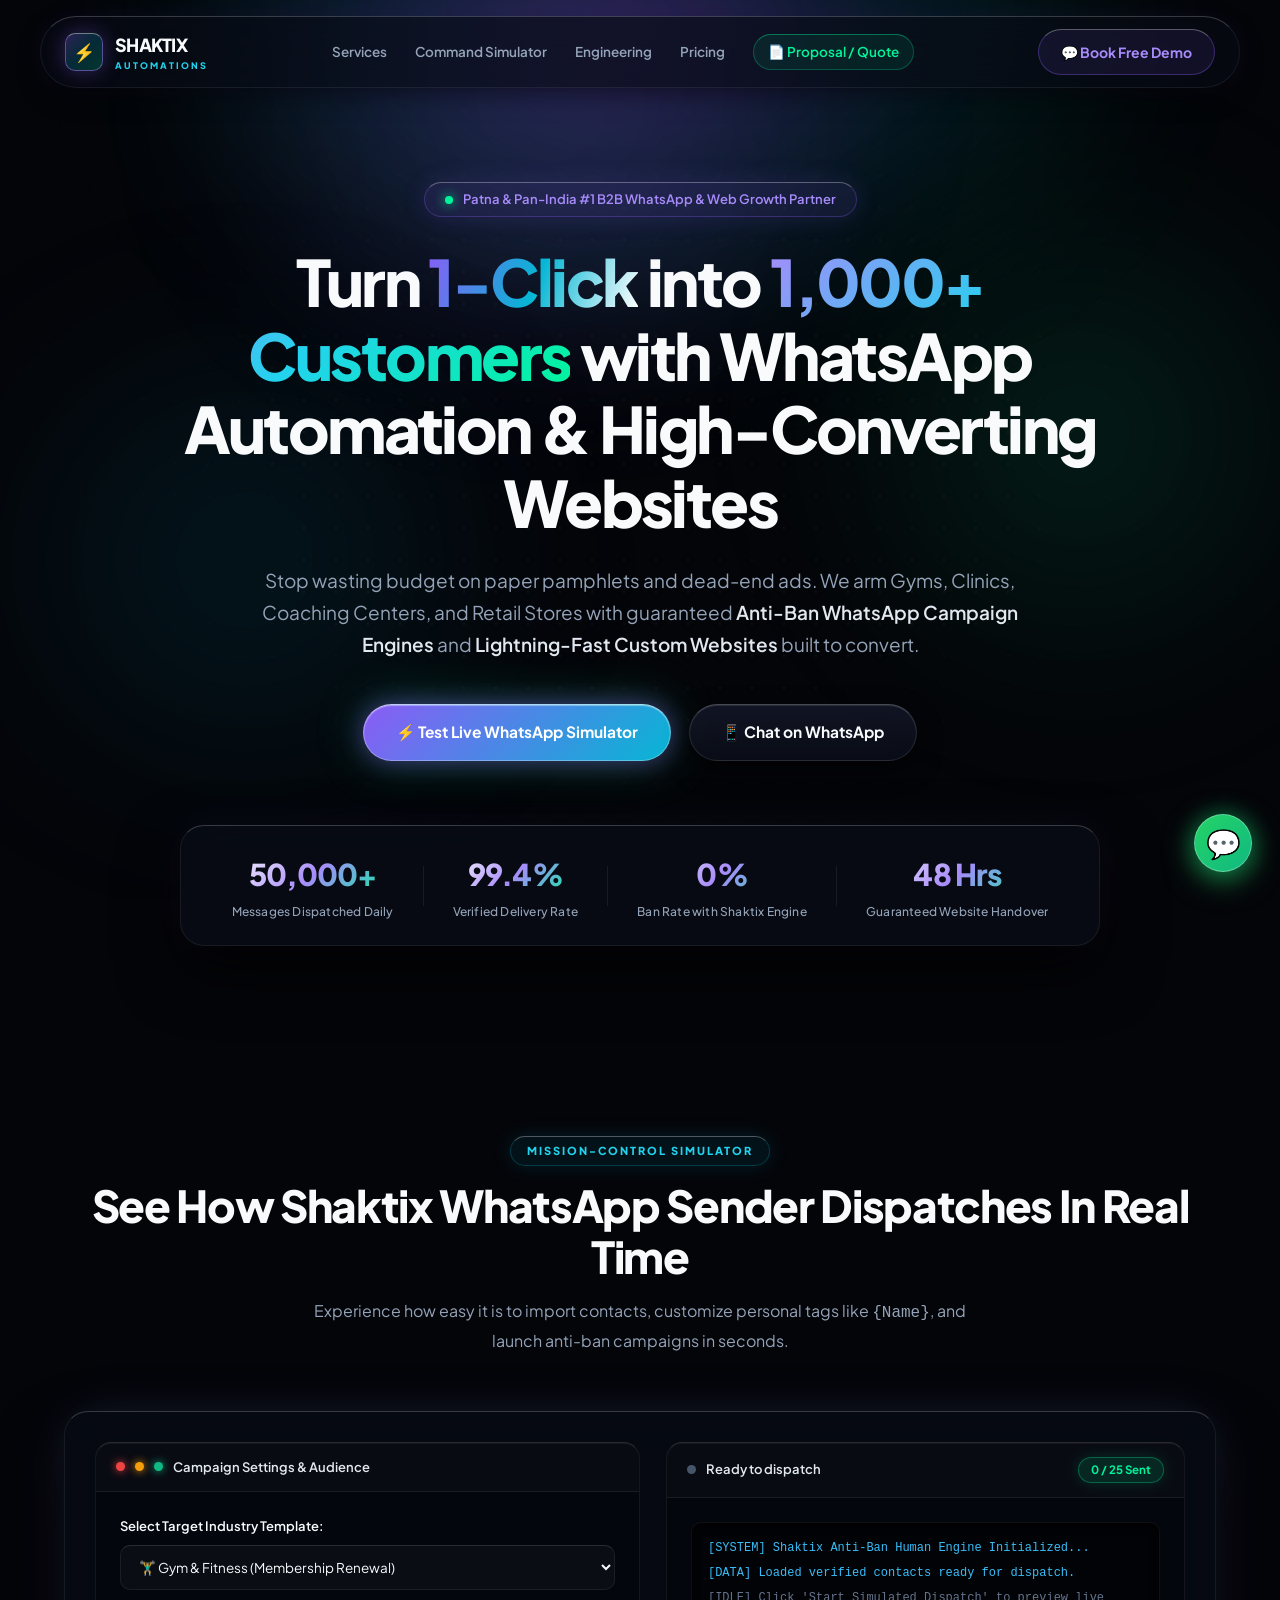
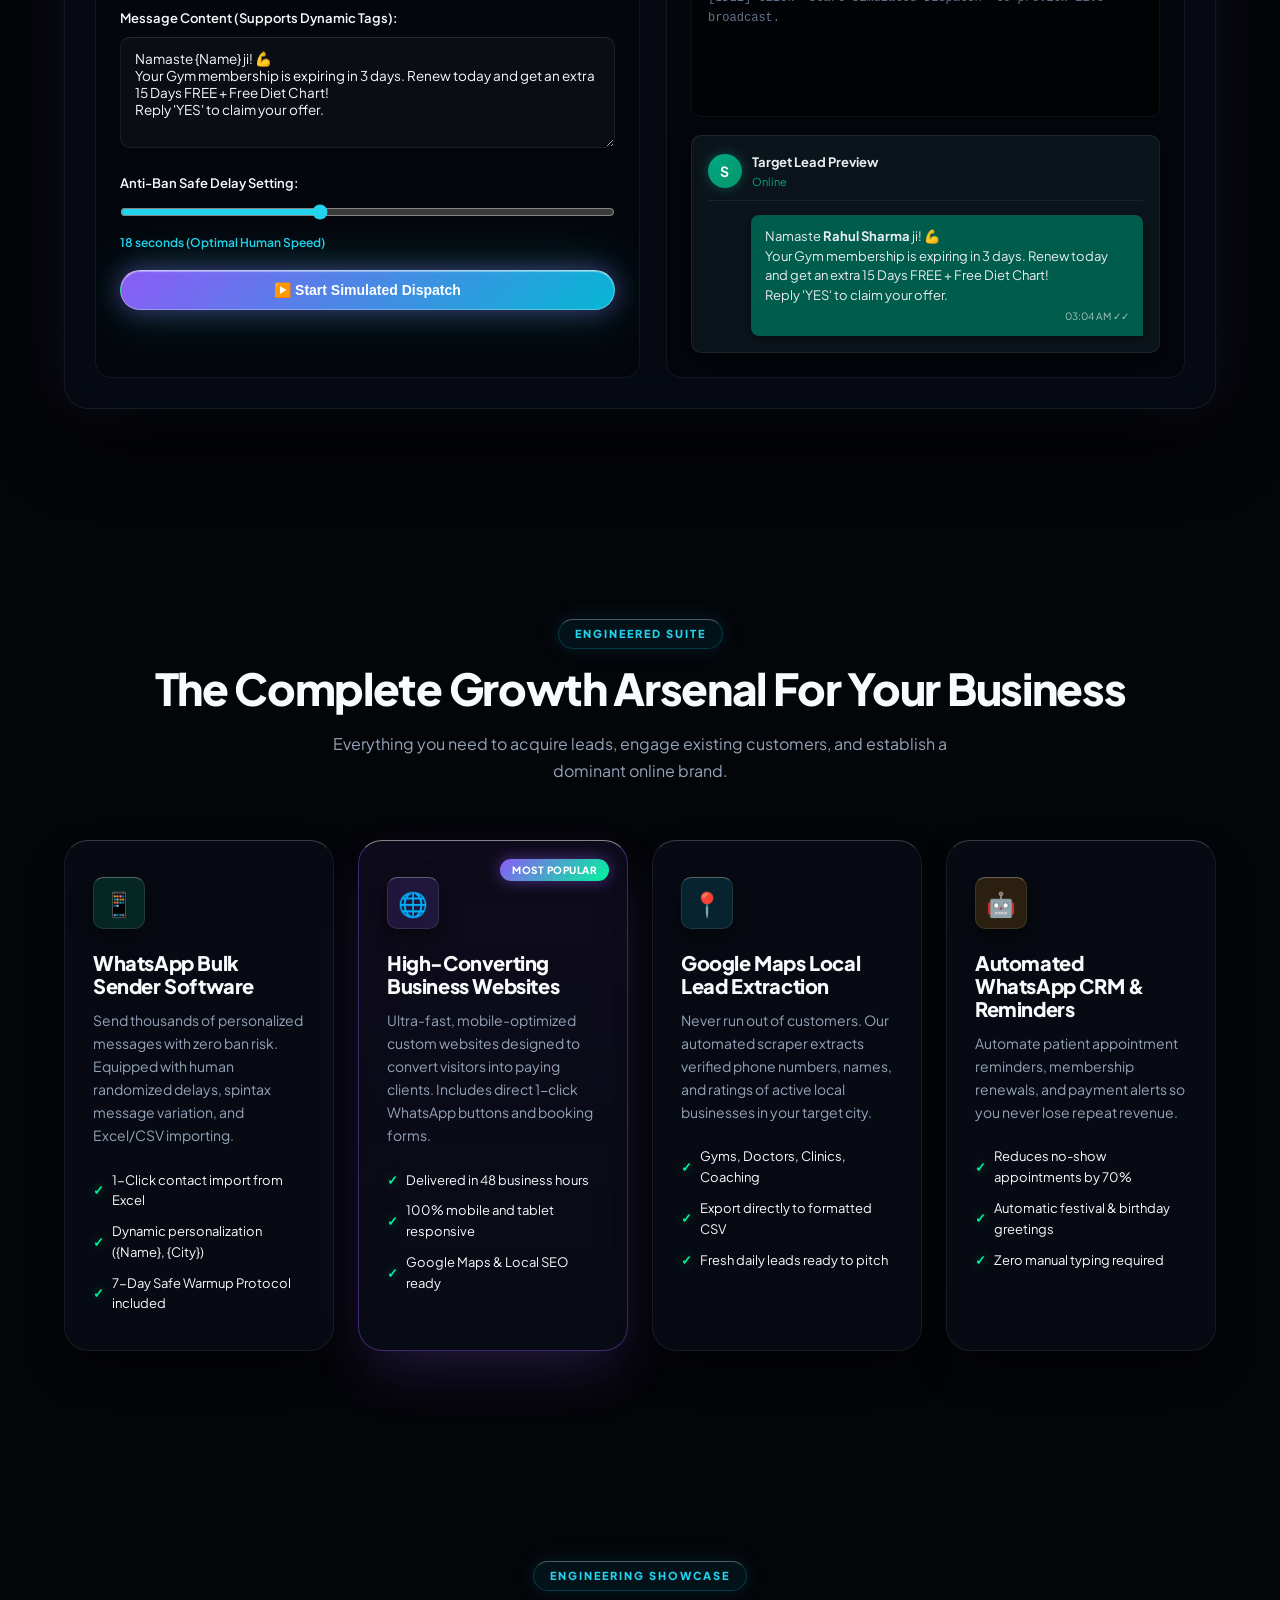
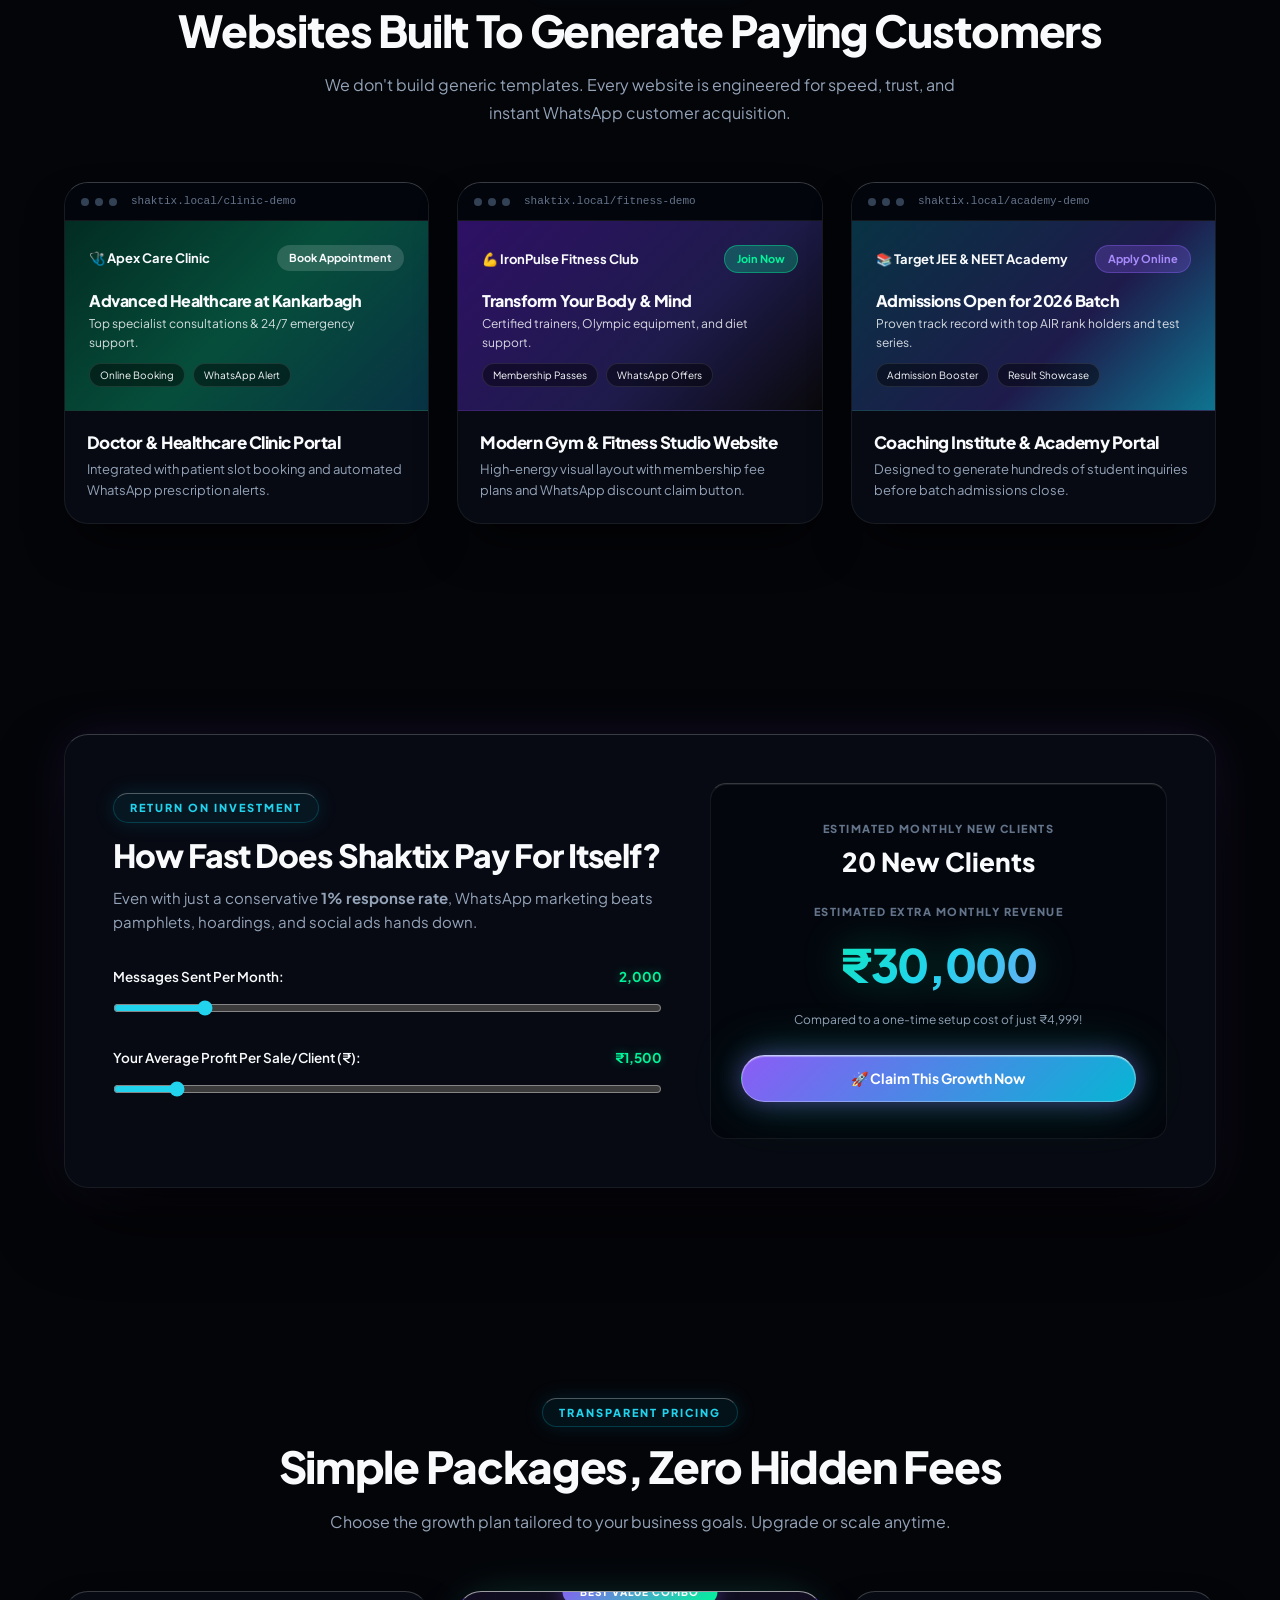
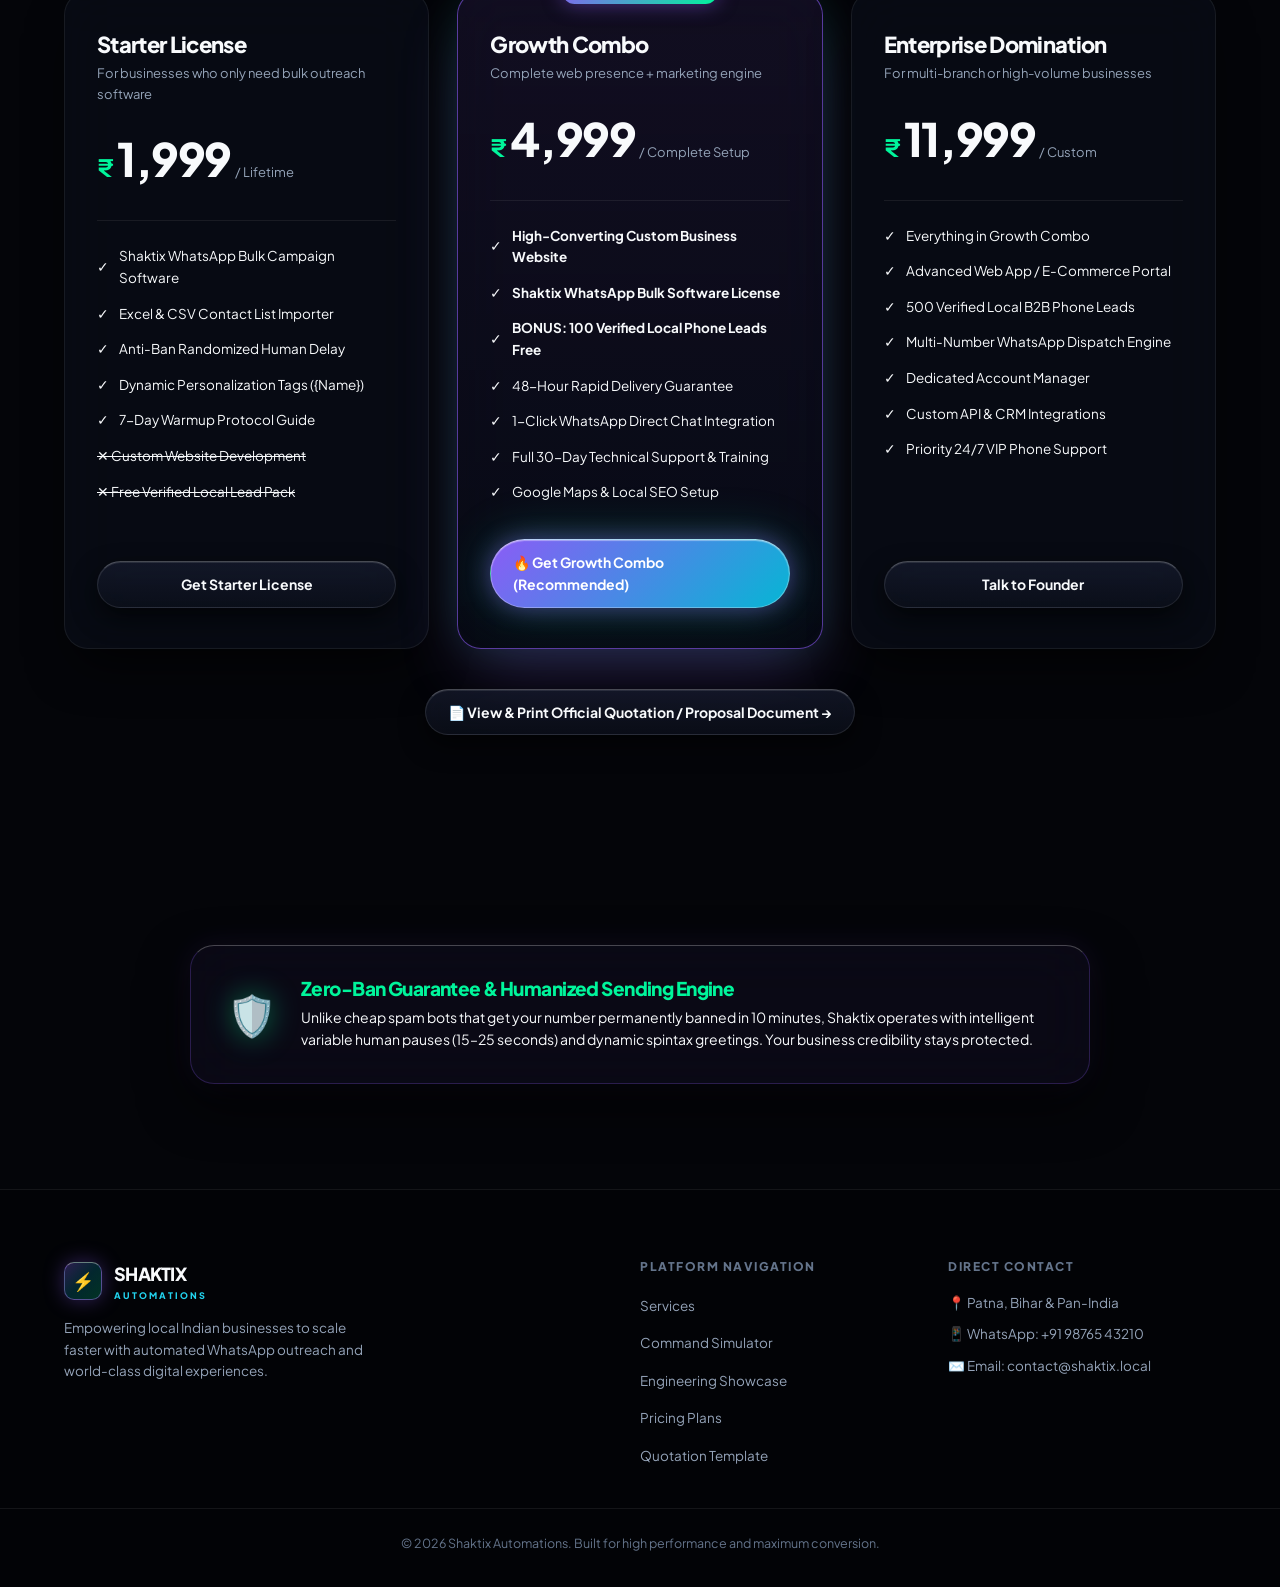
==== commit 2afc5c29: "feat: Connect 3-Way Ecosystem - GitHub, Vercel, and Supabase" ====
--- a/index.html
+++ b/index.html
@@ -532,6 +532,7 @@
     <div class="wa-tooltip">Quick WhatsApp Inquiry</div>
   </a>
 
+  <script src="supabase_client.js"></script>
   <script src="script.js"></script>
 </body>
 </html>
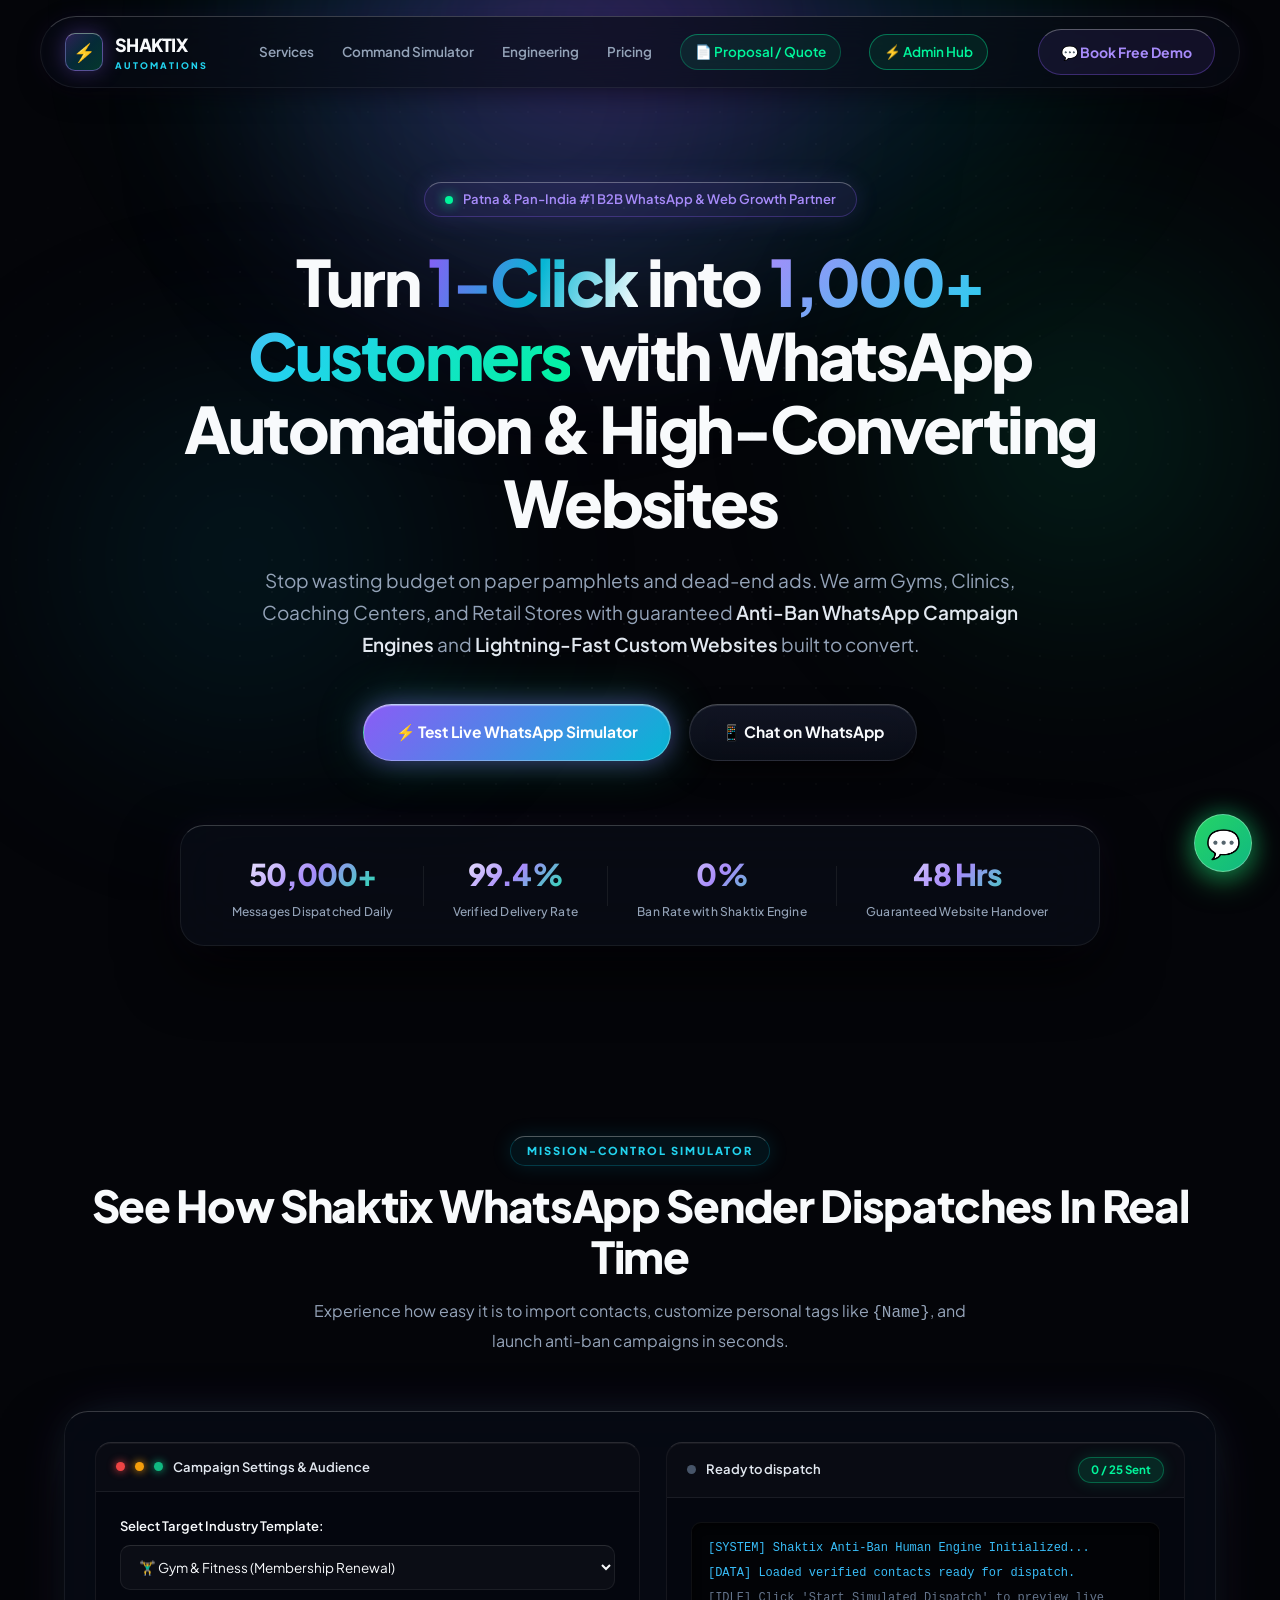
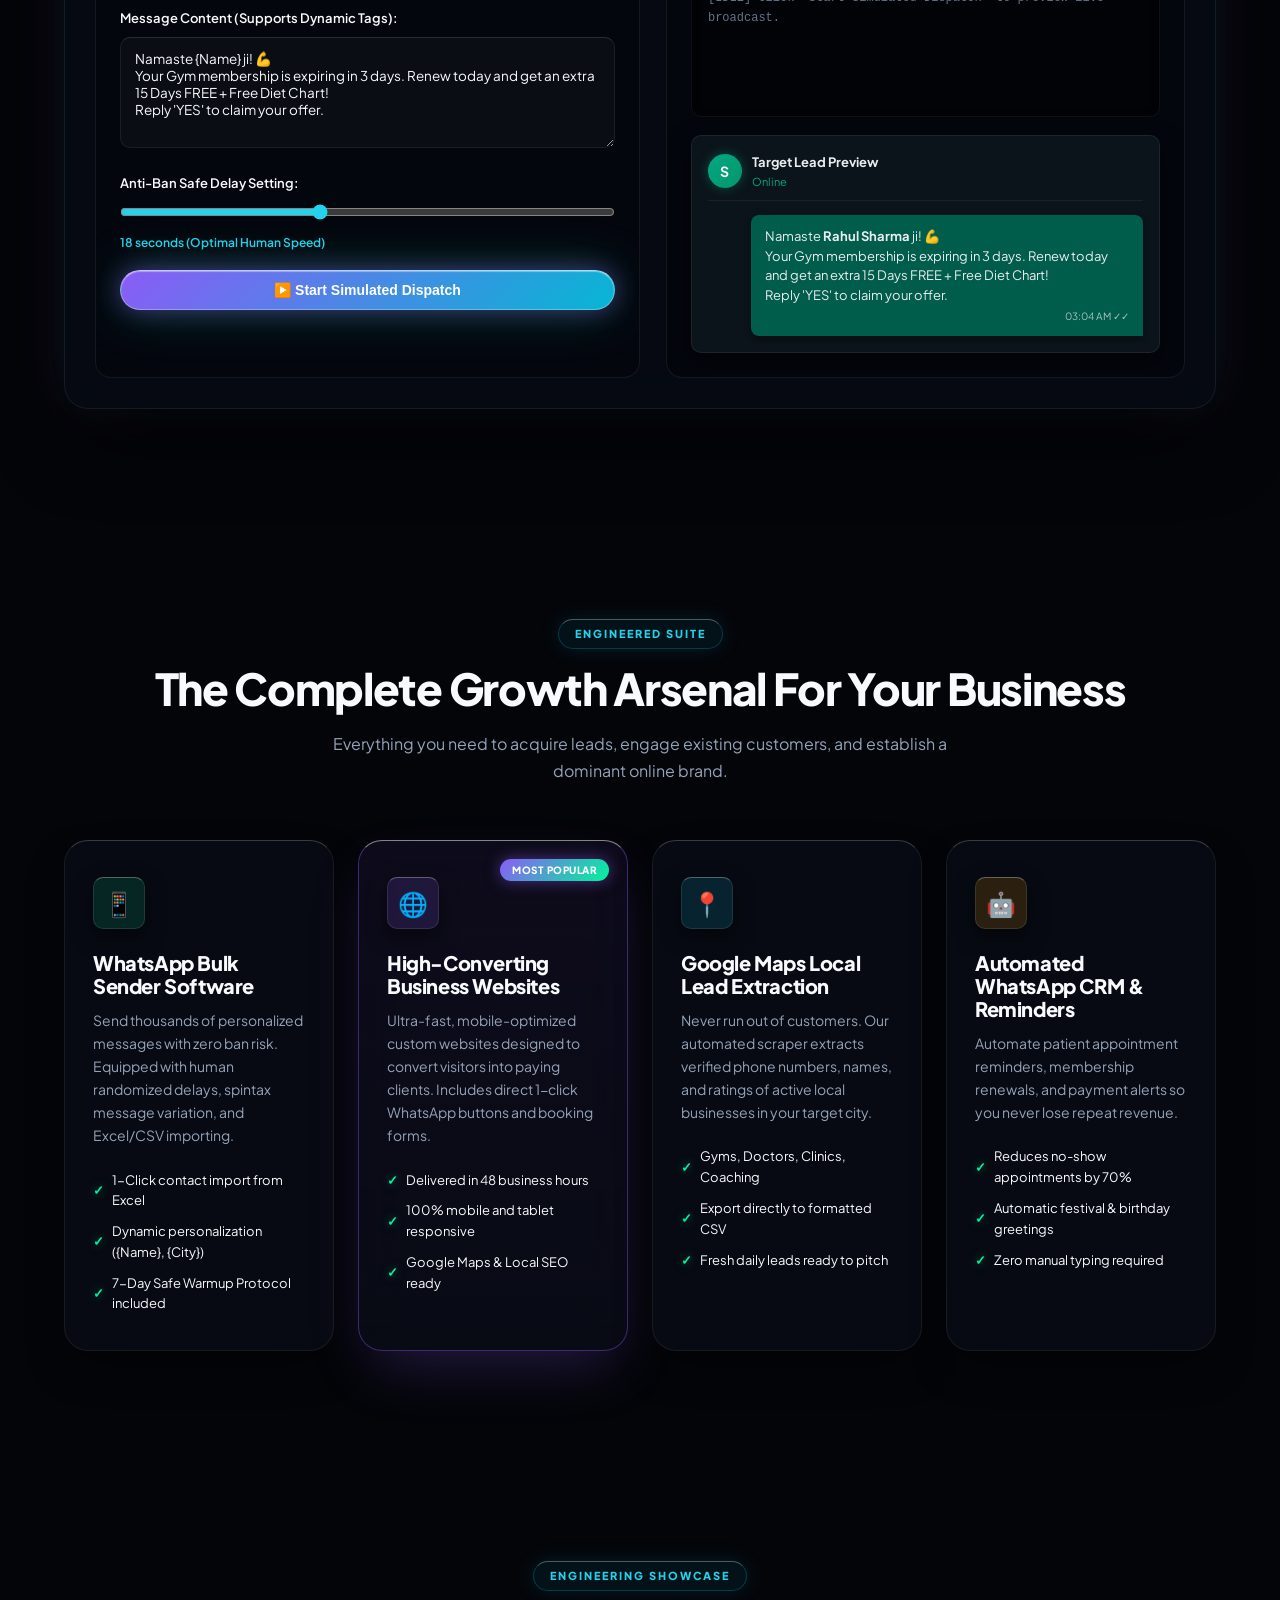
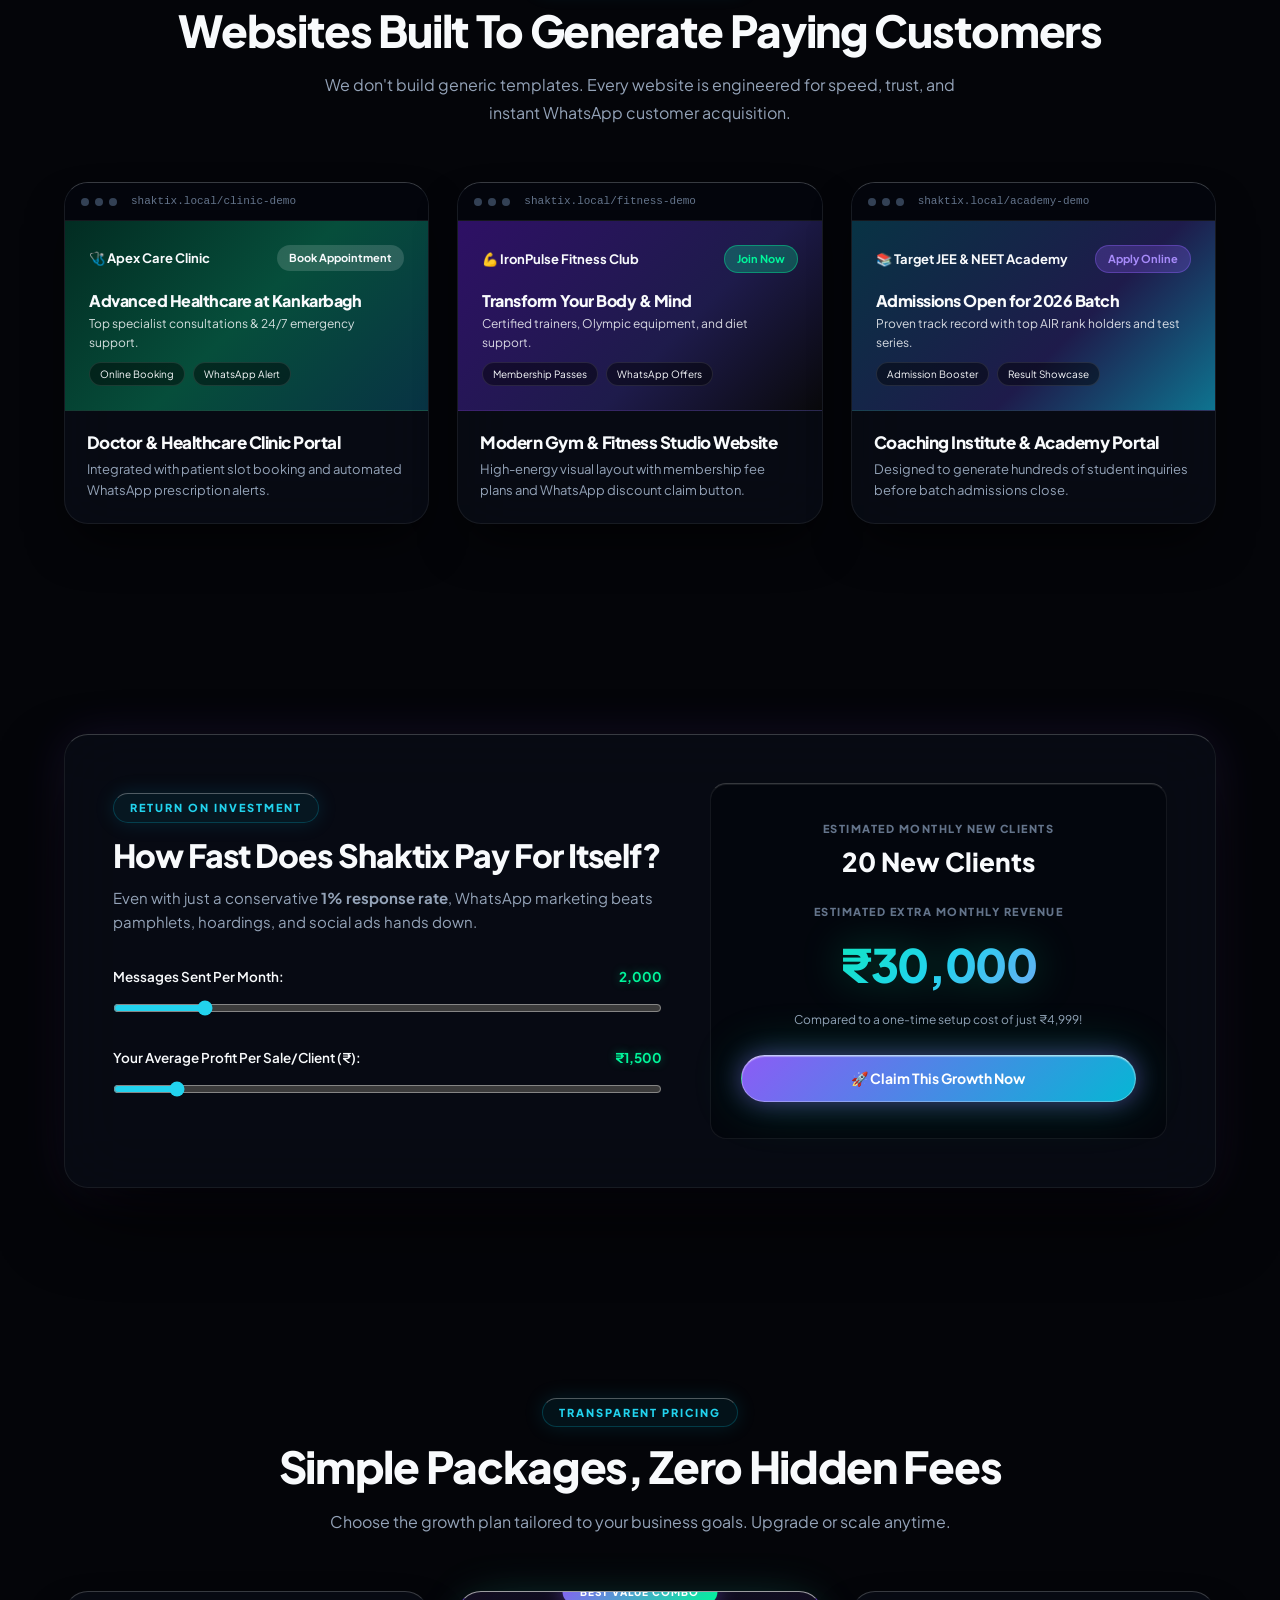
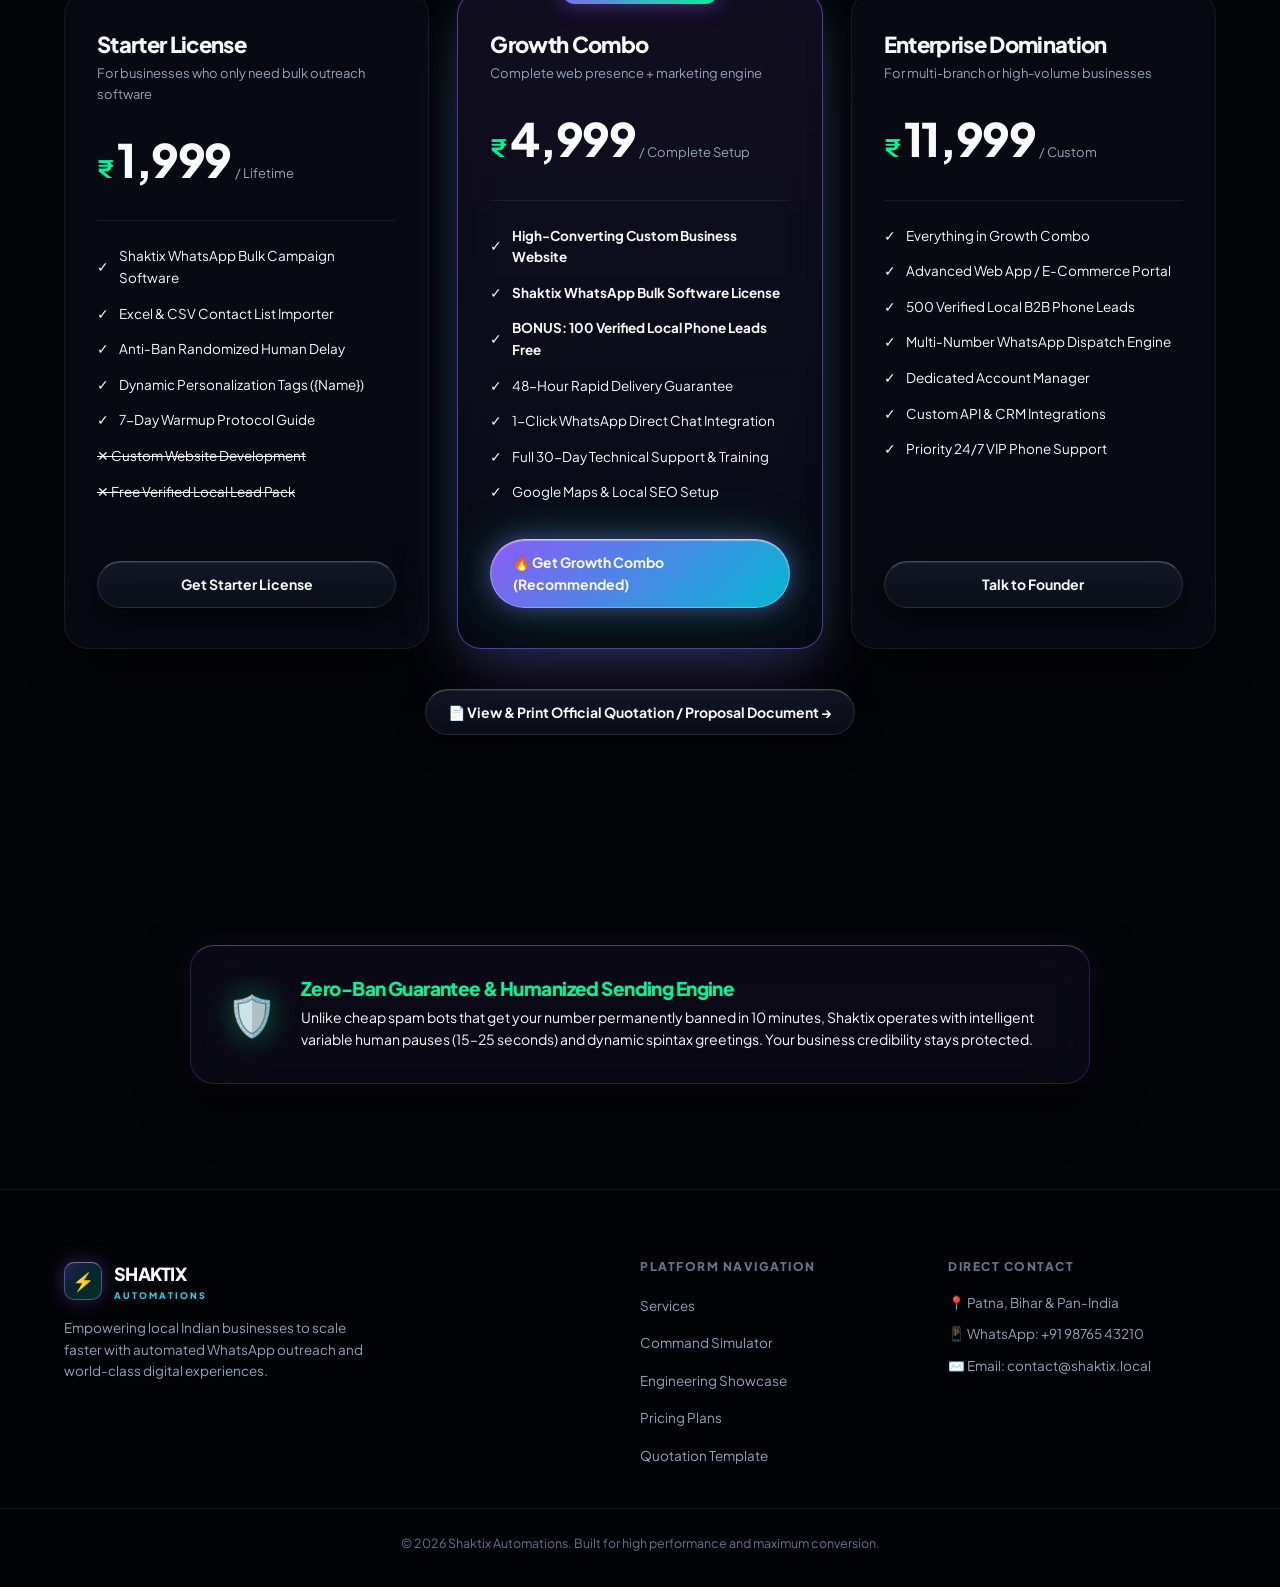
==== commit 6817e537: "feat: Lead Hunting Engine, Admin Command Center and 36 High-Yield Leads for Gaya, Patna, Delhi" ====
--- a/index.html
+++ b/index.html
@@ -41,6 +41,7 @@
         <a href="#portfolio">Engineering</a>
         <a href="#pricing">Pricing</a>
         <a href="quotation.html" target="_blank" class="nav-proposal-link">📄 Proposal / Quote</a>
+        <a href="admin.html" target="_blank" class="nav-proposal-link" style="border-color: rgba(0, 245, 155, 0.4); color: var(--emerald-cyber);">⚡ Admin Hub</a>
       </nav>
 
       <div class="nav-actions">
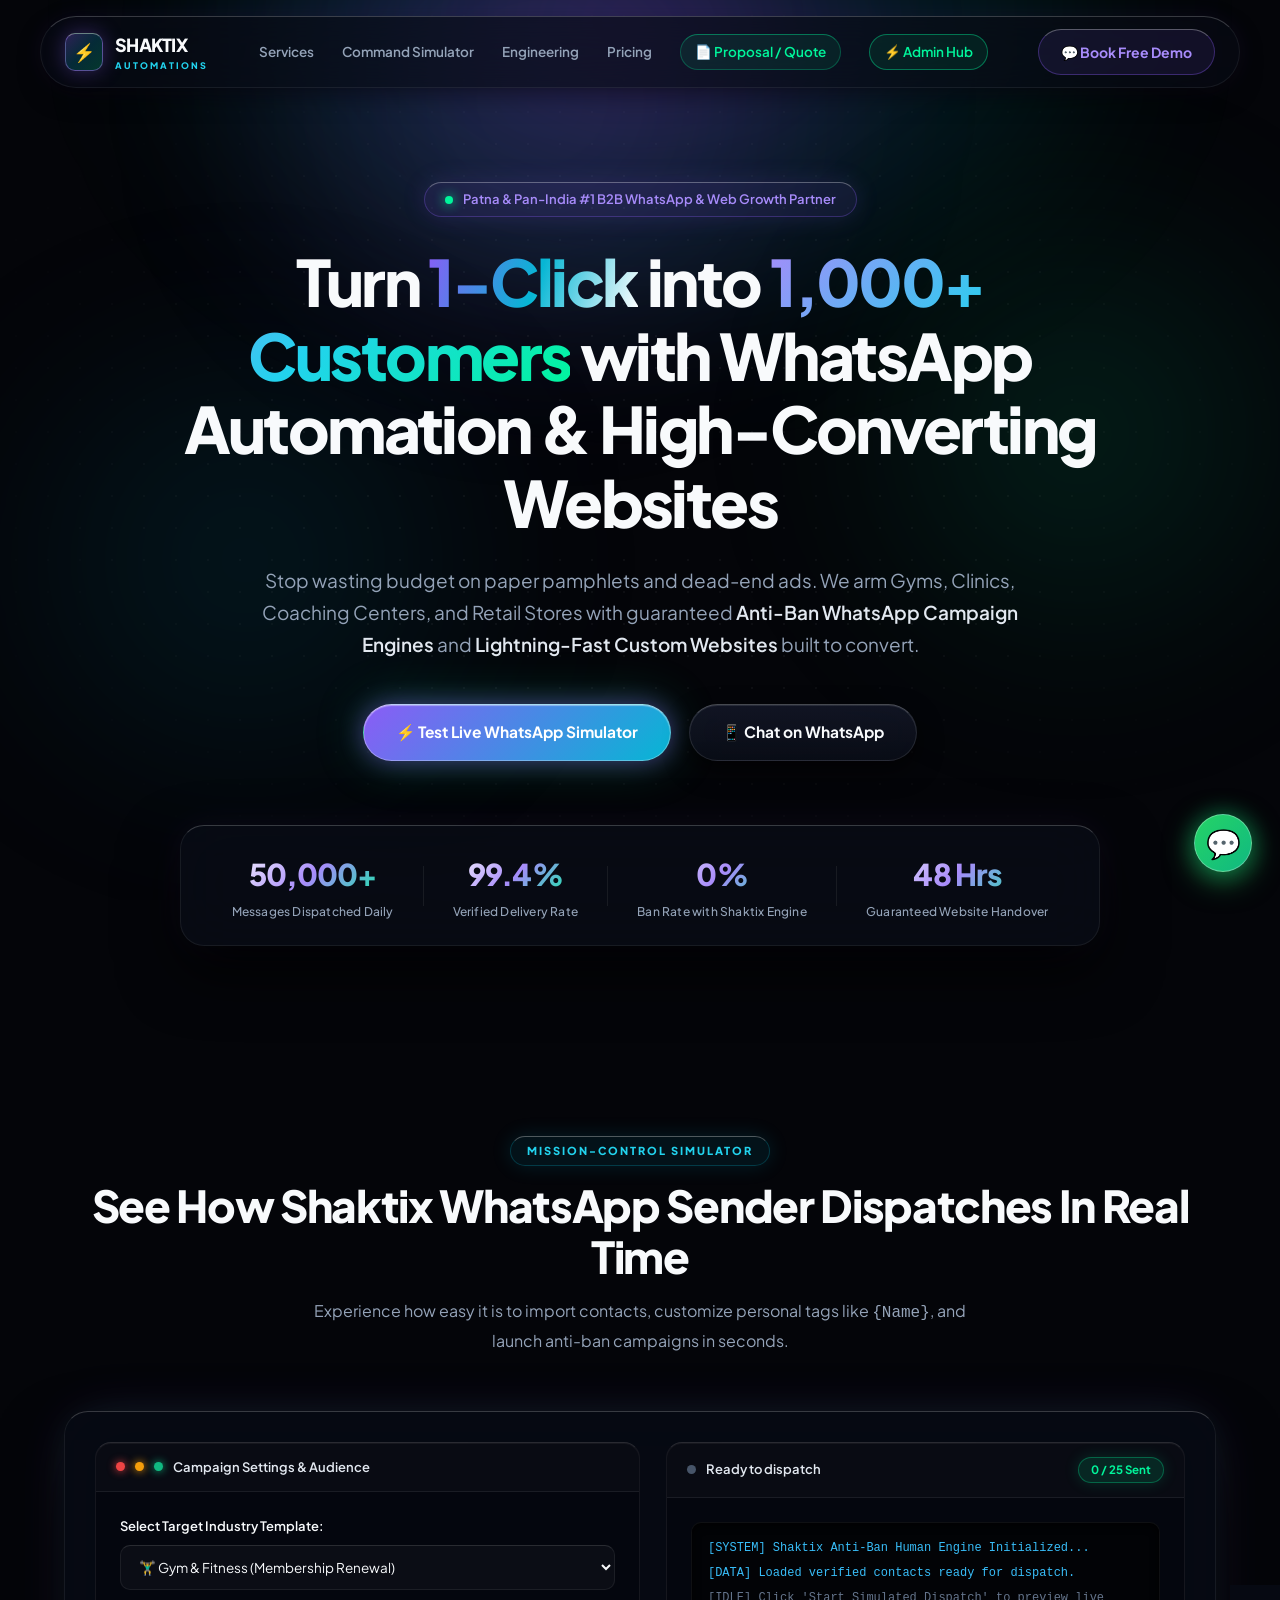
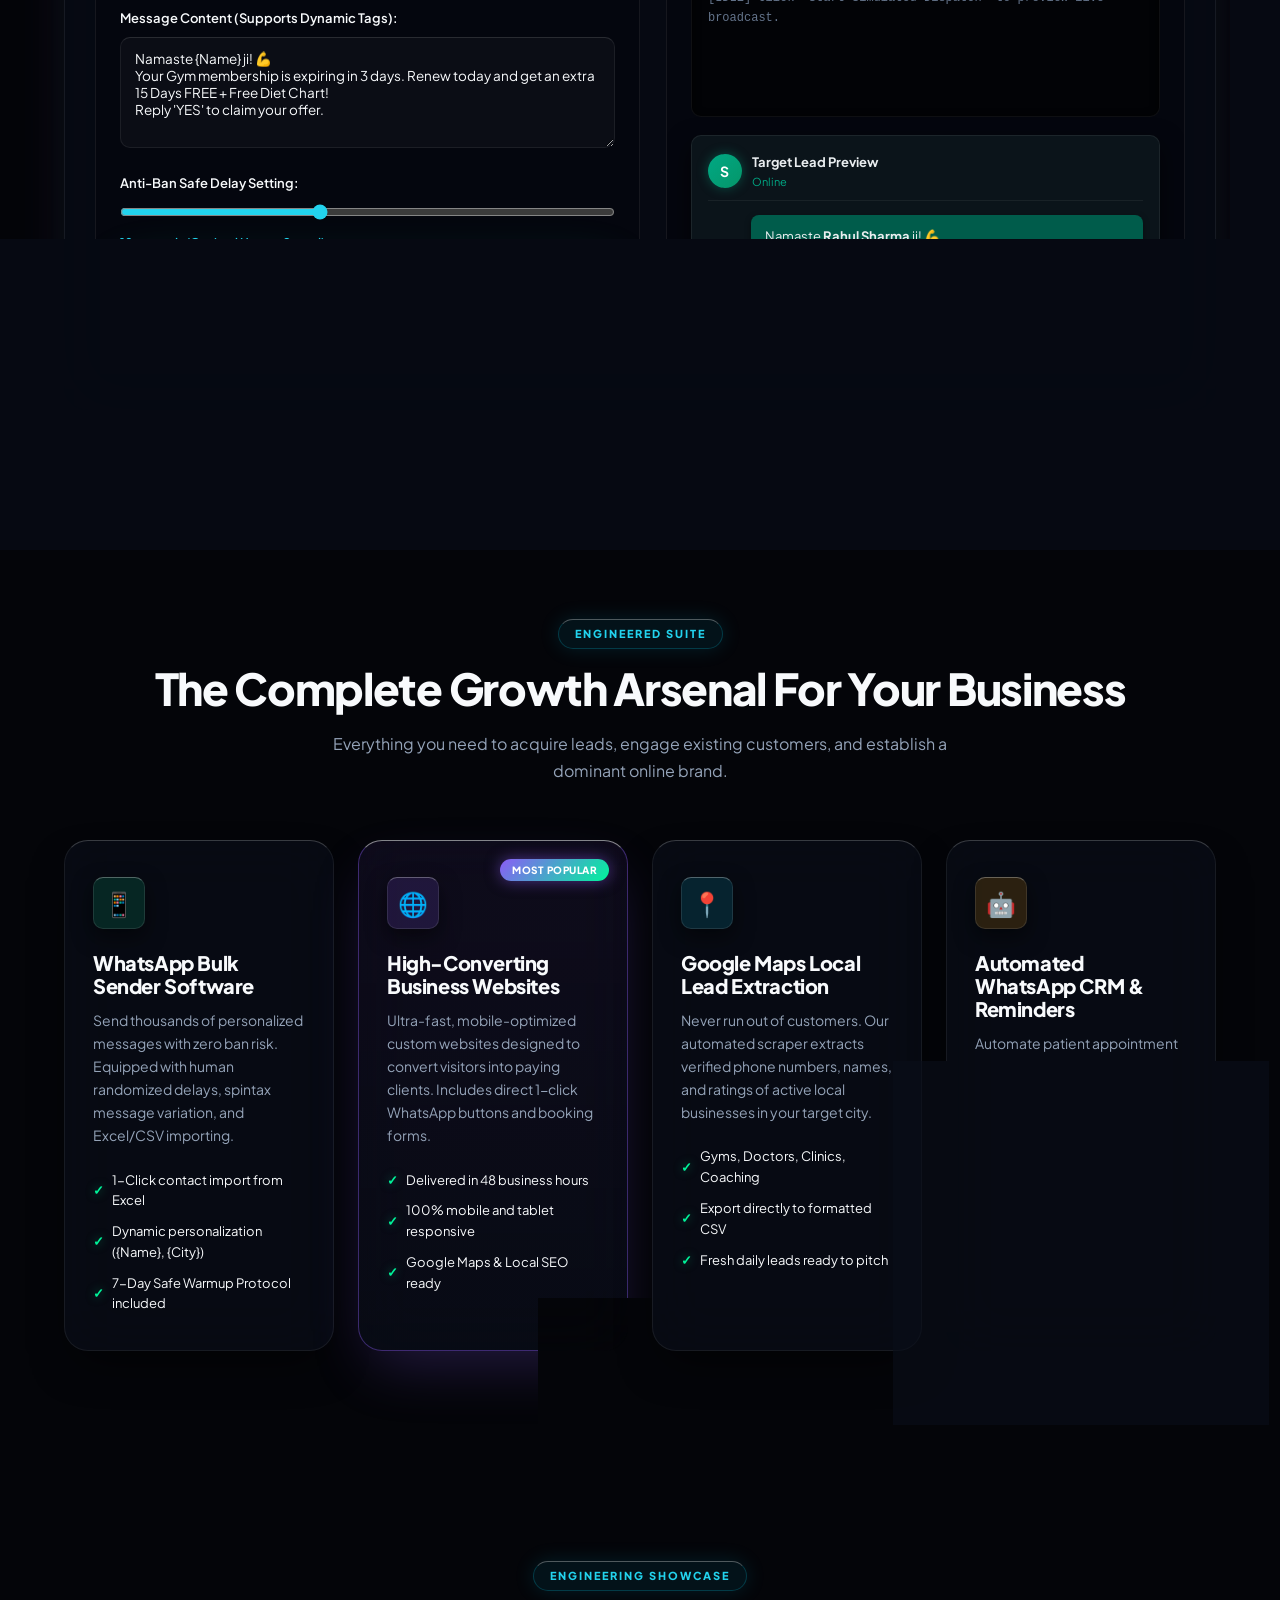
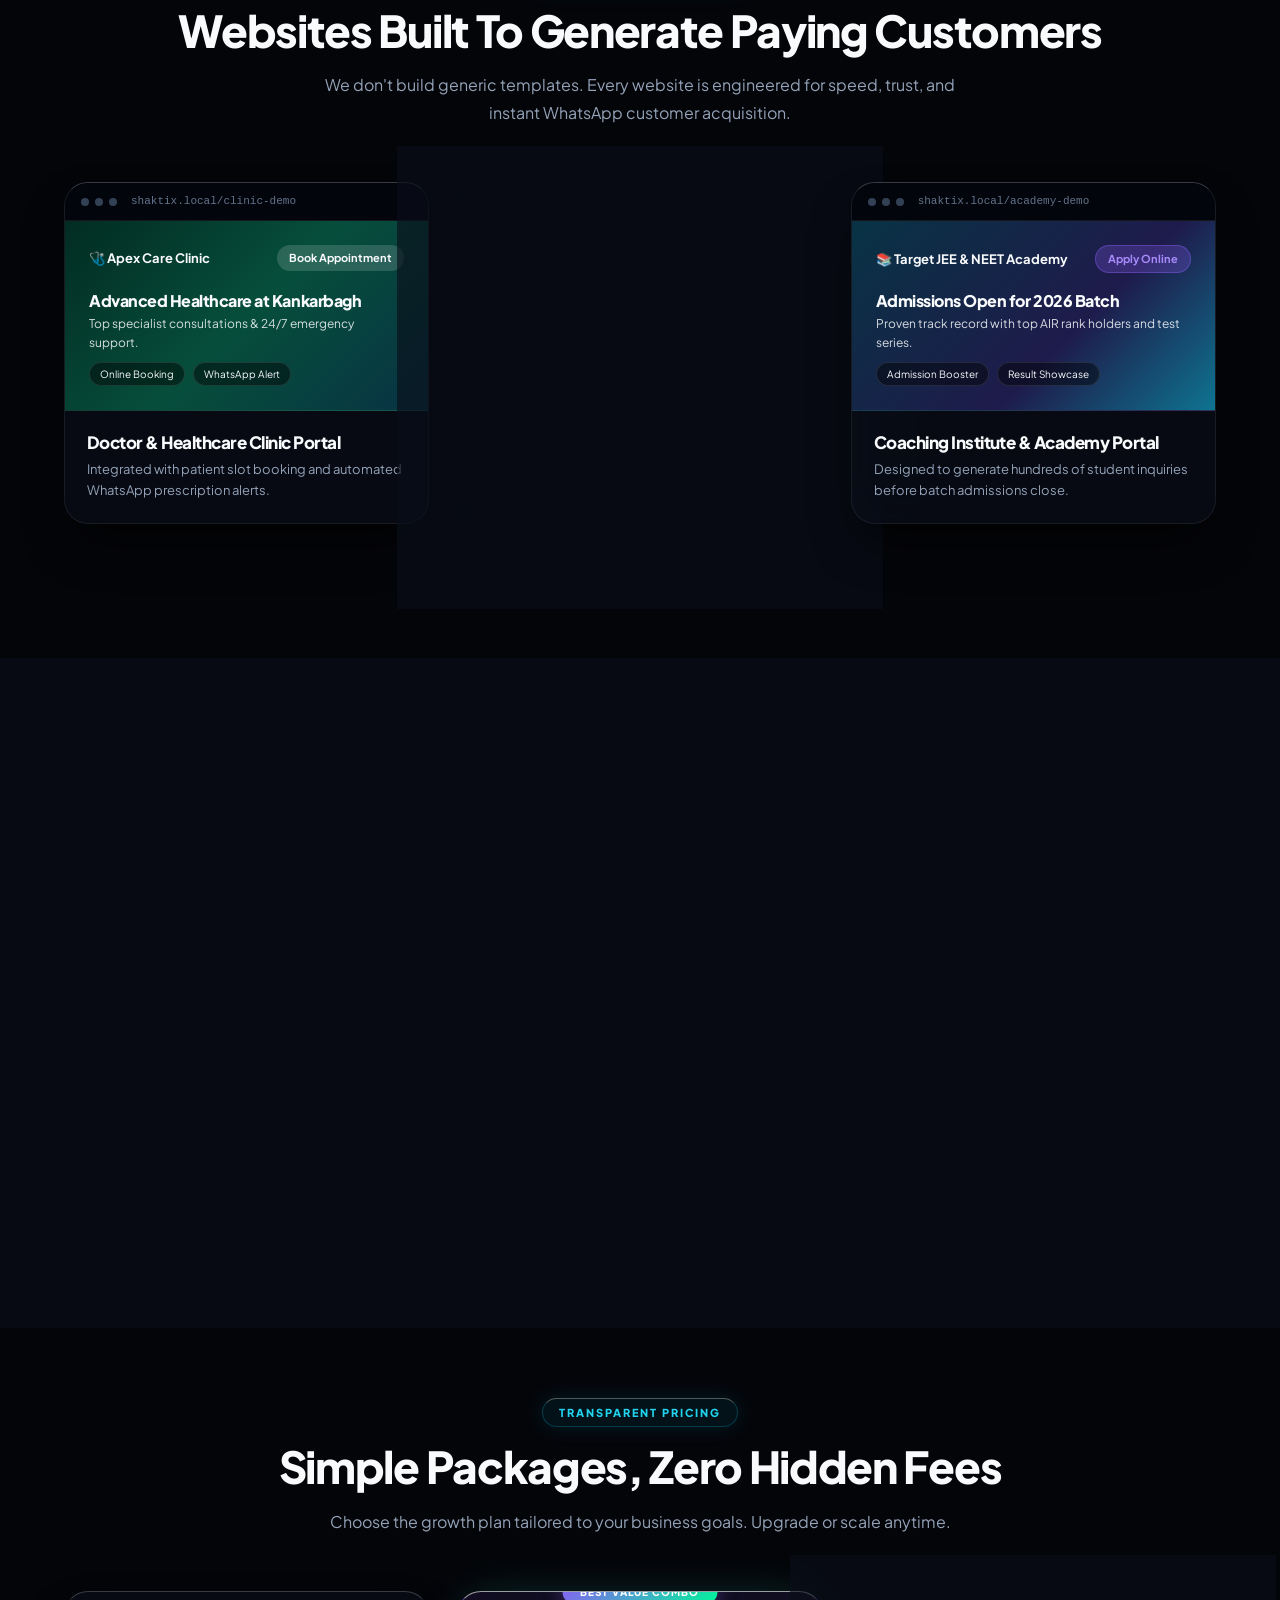
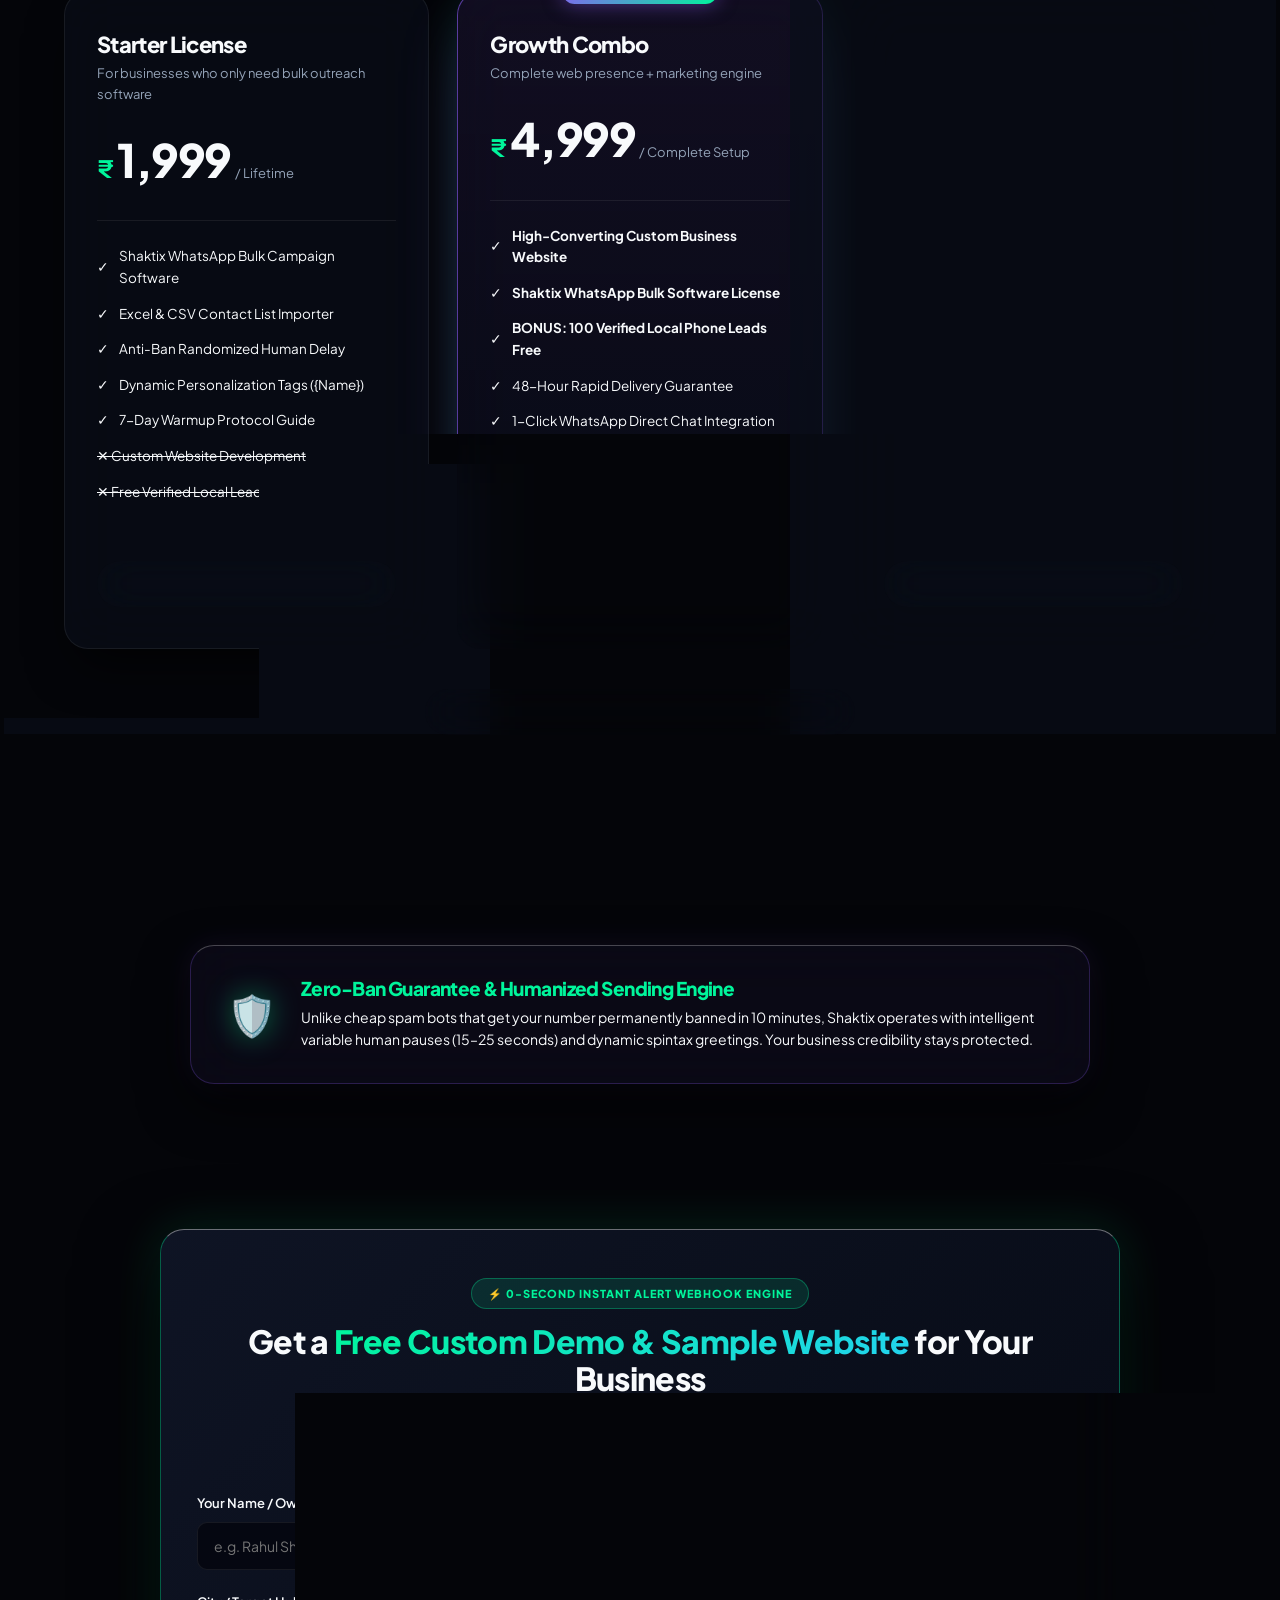
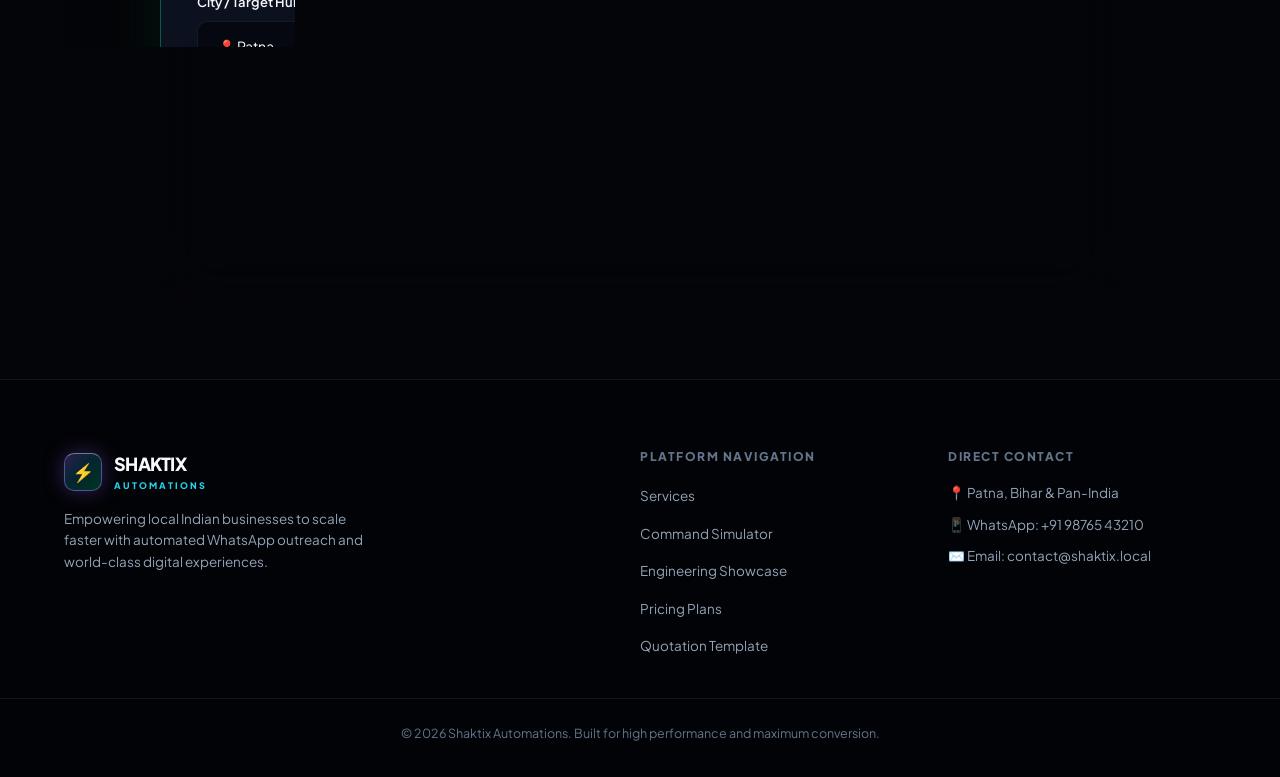
==== commit af9887e1: "feat: 0-Second WhatsApp Alert Webhook, AI Auto-Responder Engine, and Official Contact Linkage" ====
--- a/index.html
+++ b/index.html
@@ -45,7 +45,7 @@
       </nav>
 
       <div class="nav-actions">
-        <a href="https://wa.me/919876543210?text=Hello%20Shaktix%20Team%2C%20I%20want%20a%20Free%20Live%20Demo%20for%20my%20business" target="_blank" class="btn btn-glow" id="navDemoBtn">
+        <a href="https://wa.me/918825208568?text=Hello%20Shaktix%20Team%2C%20I%20want%20a%20Free%20Live%20Demo%20for%20my%20business" target="_blank" class="btn btn-glow" id="navDemoBtn">
           <span>💬 Book Free Demo</span>
         </a>
       </div>
@@ -73,7 +73,7 @@
         <a href="#simulator" class="btn btn-cinematic-primary btn-lg" id="heroTryDemoBtn">
           <span>⚡ Test Live WhatsApp Simulator</span>
         </a>
-        <a href="https://wa.me/919876543210?text=Hello%20Shaktix%2C%20please%20share%20the%20agency%20growth%20package" target="_blank" class="btn btn-titanium btn-lg" id="heroWhatsappBtn">
+        <a href="https://wa.me/918825208568?text=Hello%20Shaktix%2C%20please%20share%20the%20agency%20growth%20package" target="_blank" class="btn btn-titanium btn-lg" id="heroWhatsappBtn">
           <span>📱 Chat on WhatsApp</span>
         </a>
       </div>
@@ -371,7 +371,7 @@
             <div class="roi-label" style="margin-top: 20px;">Estimated Extra Monthly Revenue</div>
             <div class="roi-profit" id="calcRevenue">₹30,000</div>
             <div class="roi-subtext">Compared to a one-time setup cost of just ₹4,999!</div>
-            <a href="https://wa.me/919876543210?text=I%20calculated%20my%20ROI%20and%20want%20to%20start%20with%20Shaktix" target="_blank" class="btn btn-cinematic-primary btn-block">
+            <a href="https://wa.me/918825208568?text=I%20calculated%20my%20ROI%20and%20want%20to%20start%20with%20Shaktix" target="_blank" class="btn btn-cinematic-primary btn-block">
               <span>🚀 Claim This Growth Now</span>
             </a>
           </div>
@@ -410,7 +410,7 @@
             <li class="disabled">✕ Custom Website Development</li>
             <li class="disabled">✕ Free Verified Local Lead Pack</li>
           </ul>
-          <a href="https://wa.me/919876543210?text=I%20want%20the%20Starter%20Bulk%20Sender%20License%20for%201999" target="_blank" class="btn btn-titanium btn-block">
+          <a href="https://wa.me/918825208568?text=I%20want%20the%20Starter%20Bulk%20Sender%20License%20for%201999" target="_blank" class="btn btn-titanium btn-block">
             <span>Get Starter License</span>
           </a>
         </div>
@@ -436,7 +436,7 @@
             <li><span class="check">✓</span> Full 30-Day Technical Support & Training</li>
             <li><span class="check">✓</span> Google Maps & Local SEO Setup</li>
           </ul>
-          <a href="https://wa.me/919876543210?text=I%20want%20the%20Growth%20Combo%20Package%20for%204999" target="_blank" class="btn btn-cinematic-primary btn-block">
+          <a href="https://wa.me/918825208568?text=I%20want%20the%20Growth%20Combo%20Package%20for%204999" target="_blank" class="btn btn-cinematic-primary btn-block">
             <span>🔥 Get Growth Combo (Recommended)</span>
           </a>
         </div>
@@ -461,7 +461,7 @@
             <li><span class="check">✓</span> Custom API & CRM Integrations</li>
             <li><span class="check">✓</span> Priority 24/7 VIP Phone Support</li>
           </ul>
-          <a href="https://wa.me/919876543210?text=I%20want%20to%20discuss%20the%20Enterprise%20Package" target="_blank" class="btn btn-titanium btn-block">
+          <a href="https://wa.me/918825208568?text=I%20want%20to%20discuss%20the%20Enterprise%20Package" target="_blank" class="btn btn-titanium btn-block">
             <span>Talk to Founder</span>
           </a>
         </div>
@@ -484,6 +484,77 @@
           <h3>Zero-Ban Guarantee & Humanized Sending Engine</h3>
           <p>Unlike cheap spam bots that get your number permanently banned in 10 minutes, Shaktix operates with intelligent variable human pauses (15–25 seconds) and dynamic spintax greetings. Your business credibility stays protected.</p>
         </div>
+      </div>
+    </div>
+  </section>
+
+  <!-- 0-Second Instant Inbound Lead Webhook & Growth Demo Section -->
+  <section class="section inbound-lead-section" id="book-demo" style="position: relative; z-index: 2; padding: 40px 0 80px;">
+    <div class="container">
+      <div style="background: linear-gradient(135deg, rgba(16, 22, 40, 0.9) 0%, rgba(6, 10, 20, 0.95) 100%); border: 1px solid rgba(0, 245, 155, 0.35); border-top: 1px solid rgba(255, 255, 255, 0.4); border-radius: var(--radius-lg); padding: 48px 36px; box-shadow: 0 30px 80px rgba(0, 0, 0, 0.8), 0 0 50px rgba(0, 245, 155, 0.15); max-width: 960px; margin: 0 auto; backdrop-filter: blur(28px);">
+        
+        <div style="text-align: center; margin-bottom: 36px;">
+          <div style="display: inline-flex; align-items: center; gap: 8px; background: rgba(0, 245, 155, 0.12); border: 1px solid rgba(0, 245, 155, 0.3); color: var(--emerald-cyber); font-size: 11px; font-weight: 800; padding: 6px 16px; border-radius: var(--radius-full); letter-spacing: 1px; text-transform: uppercase; margin-bottom: 14px;">
+            <span>⚡ 0-SECOND INSTANT ALERT WEBHOOK ENGINE</span>
+          </div>
+          <h2 style="font-size: 32px; font-weight: 800; letter-spacing: -0.02em; margin-bottom: 12px; color: var(--text-platinum);">
+            Get a <span style="background: linear-gradient(135deg, #00f59b, #22d3ee); -webkit-background-clip: text; -webkit-text-fill-color: transparent;">Free Custom Demo & Sample Website</span> for Your Business
+          </h2>
+          <p style="font-size: 15px; color: var(--text-slate-400); max-width: 650px; margin: 0 auto; line-height: 1.6;">
+            Enter your details below. Our automated cloud system will immediately register your inquiry into our Supabase pipeline and fire a 0-second priority alert to CEO Shubham Kumar.
+          </p>
+        </div>
+
+        <form id="inboundLeadForm" style="display: grid; grid-template-columns: repeat(auto-fit, minmax(260px, 1fr)); gap: 20px;">
+          <div>
+            <label style="display: block; font-size: 13px; font-weight: 600; color: var(--text-slate-300); margin-bottom: 8px;">Your Name / Owner Name *</label>
+            <input type="text" id="leadName" required placeholder="e.g. Rahul Sharma" style="width: 100%; background: rgba(4, 6, 14, 0.8); border: 1px solid var(--border-subtle); border-radius: var(--radius-sm); padding: 14px 16px; color: #fff; font-size: 14px; outline: none; font-family: inherit;">
+          </div>
+
+          <div>
+            <label style="display: block; font-size: 13px; font-weight: 600; color: var(--text-slate-300); margin-bottom: 8px;">Business / Brand Name *</label>
+            <input type="text" id="leadBizName" required placeholder="e.g. Apex Fitness Club" style="width: 100%; background: rgba(4, 6, 14, 0.8); border: 1px solid var(--border-subtle); border-radius: var(--radius-sm); padding: 14px 16px; color: #fff; font-size: 14px; outline: none; font-family: inherit;">
+          </div>
+
+          <div>
+            <label style="display: block; font-size: 13px; font-weight: 600; color: var(--text-slate-300); margin-bottom: 8px;">Business Industry *</label>
+            <select id="leadCategory" style="width: 100%; background: rgba(4, 6, 14, 0.8); border: 1px solid var(--border-subtle); border-radius: var(--radius-sm); padding: 14px 16px; color: #fff; font-size: 14px; outline: none; font-family: inherit;">
+              <option value="Gym & Fitness Center">🏋️ Gym & Fitness Center</option>
+              <option value="Coaching Institute / School">📚 Coaching Institute / School</option>
+              <option value="Dental Clinic / Hospital">🩺 Dental Clinic / Healthcare</option>
+              <option value="Real Estate & Property">🏢 Real Estate & Property</option>
+              <option value="Retail Store / Showroom">🛍️ Retail Store / Showroom</option>
+              <option value="Other Local Business">💼 Other Local Business</option>
+            </select>
+          </div>
+
+          <div>
+            <label style="display: block; font-size: 13px; font-weight: 600; color: var(--text-slate-300); margin-bottom: 8px;">City / Target Hub *</label>
+            <select id="leadCity" style="width: 100%; background: rgba(4, 6, 14, 0.8); border: 1px solid var(--border-subtle); border-radius: var(--radius-sm); padding: 14px 16px; color: #fff; font-size: 14px; outline: none; font-family: inherit;">
+              <option value="Patna">📍 Patna</option>
+              <option value="Gaya">📍 Gaya</option>
+              <option value="Delhi NCR">📍 Delhi NCR</option>
+              <option value="Other Bihar/Jharkhand">📍 Other Bihar/Jharkhand</option>
+              <option value="Pan-India">📍 Other Indian City</option>
+            </select>
+          </div>
+
+          <div style="grid-column: 1 / -1;">
+            <label style="display: block; font-size: 13px; font-weight: 600; color: var(--text-slate-300); margin-bottom: 8px;">WhatsApp Mobile Number *</label>
+            <div style="position: relative;">
+              <span style="position: absolute; left: 16px; top: 50%; transform: translateY(-50%); font-weight: 700; color: var(--emerald-cyber); font-size: 14px;">+91</span>
+              <input type="tel" id="leadPhone" required pattern="[6-9][0-9]{9}" placeholder="9876543210 (10 Digits)" style="width: 100%; background: rgba(4, 6, 14, 0.8); border: 1px solid var(--border-subtle); border-radius: var(--radius-sm); padding: 14px 16px 14px 54px; color: #fff; font-size: 14px; outline: none; font-family: inherit;">
+            </div>
+          </div>
+
+          <div style="grid-column: 1 / -1; margin-top: 10px;">
+            <button type="submit" id="submitLeadBtn" class="btn btn-cinematic-primary btn-block" style="padding: 16px; font-size: 16px; width: 100%; justify-content: center; cursor: pointer;">
+              <span>⚡ Launch Instant Demo Request & Connect with CEO Shubham</span>
+            </button>
+            <div id="leadFormFeedback" style="display: none; margin-top: 16px; padding: 16px; border-radius: var(--radius-sm); text-align: center; font-size: 14px; font-weight: 600;"></div>
+          </div>
+        </form>
+
       </div>
     </div>
   </section>
@@ -528,7 +599,7 @@
   </footer>
 
   <!-- Floating WhatsApp Chat Bubble -->
-  <a href="https://wa.me/919876543210?text=Hello%20Shaktix%20Team%2C%20I%20am%20interested%20in%20WhatsApp%20Bulk%20Sender%20and%20Website%20Package" target="_blank" class="floating-whatsapp" id="floatingWhatsapp" title="Chat with Shaktix on WhatsApp">
+  <a href="https://wa.me/918825208568?text=Hello%20Shaktix%20Team%2C%20I%20am%20interested%20in%20WhatsApp%20Bulk%20Sender%20and%20Website%20Package" target="_blank" class="floating-whatsapp" id="floatingWhatsapp" title="Chat with Shaktix on WhatsApp">
     <div class="wa-icon">💬</div>
     <div class="wa-tooltip">Quick WhatsApp Inquiry</div>
   </a>
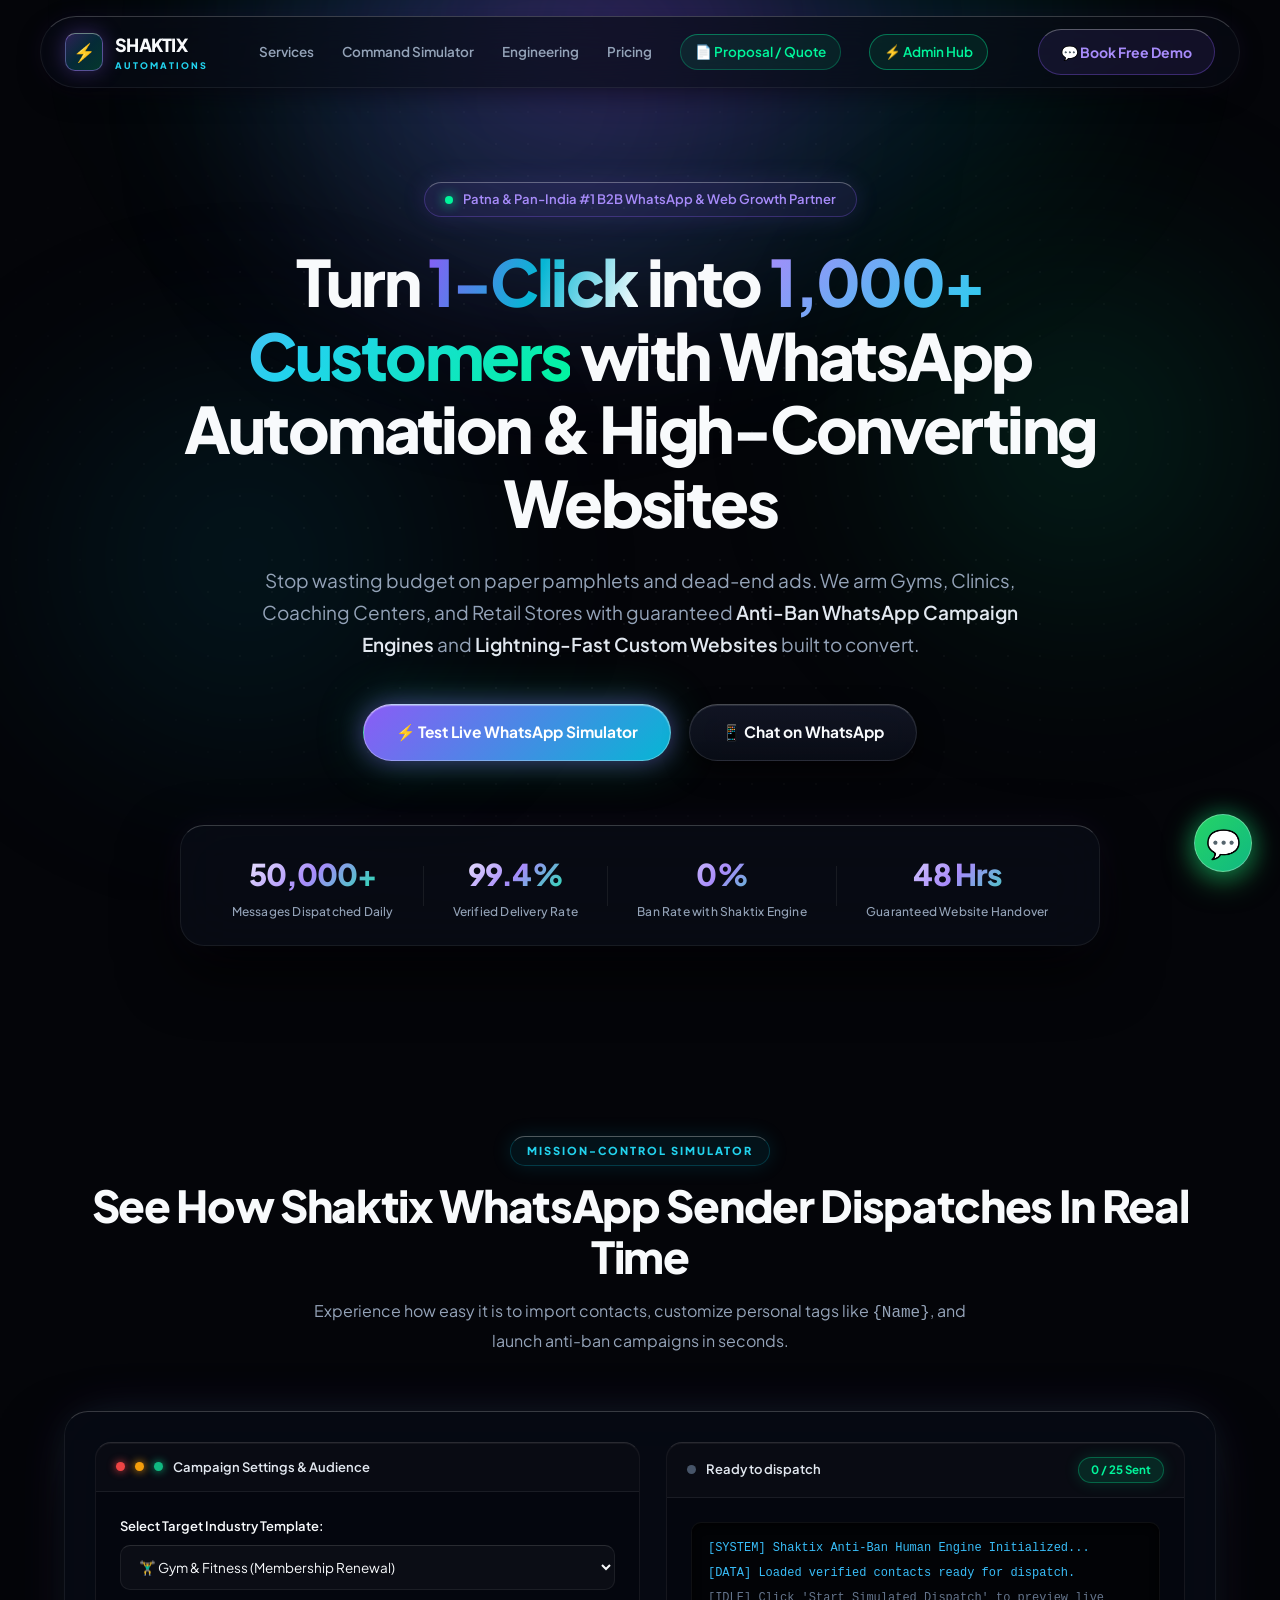
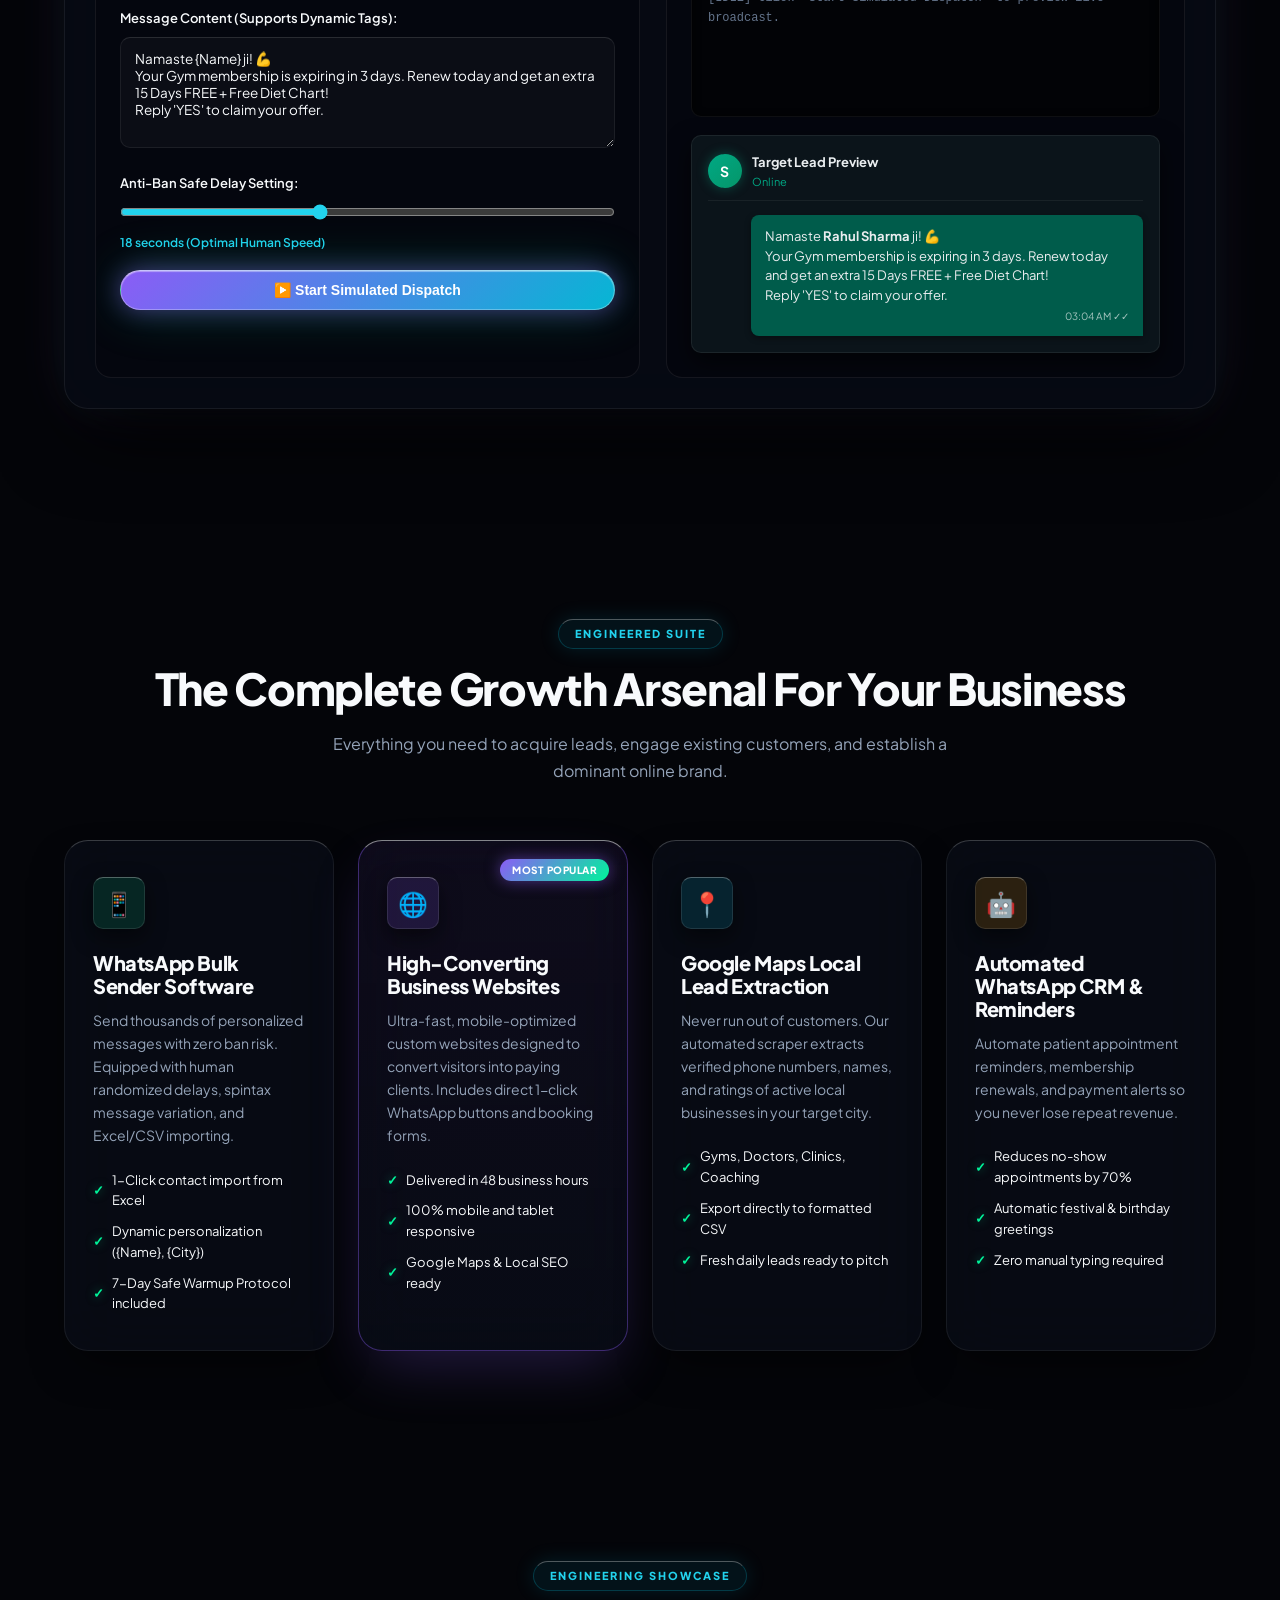
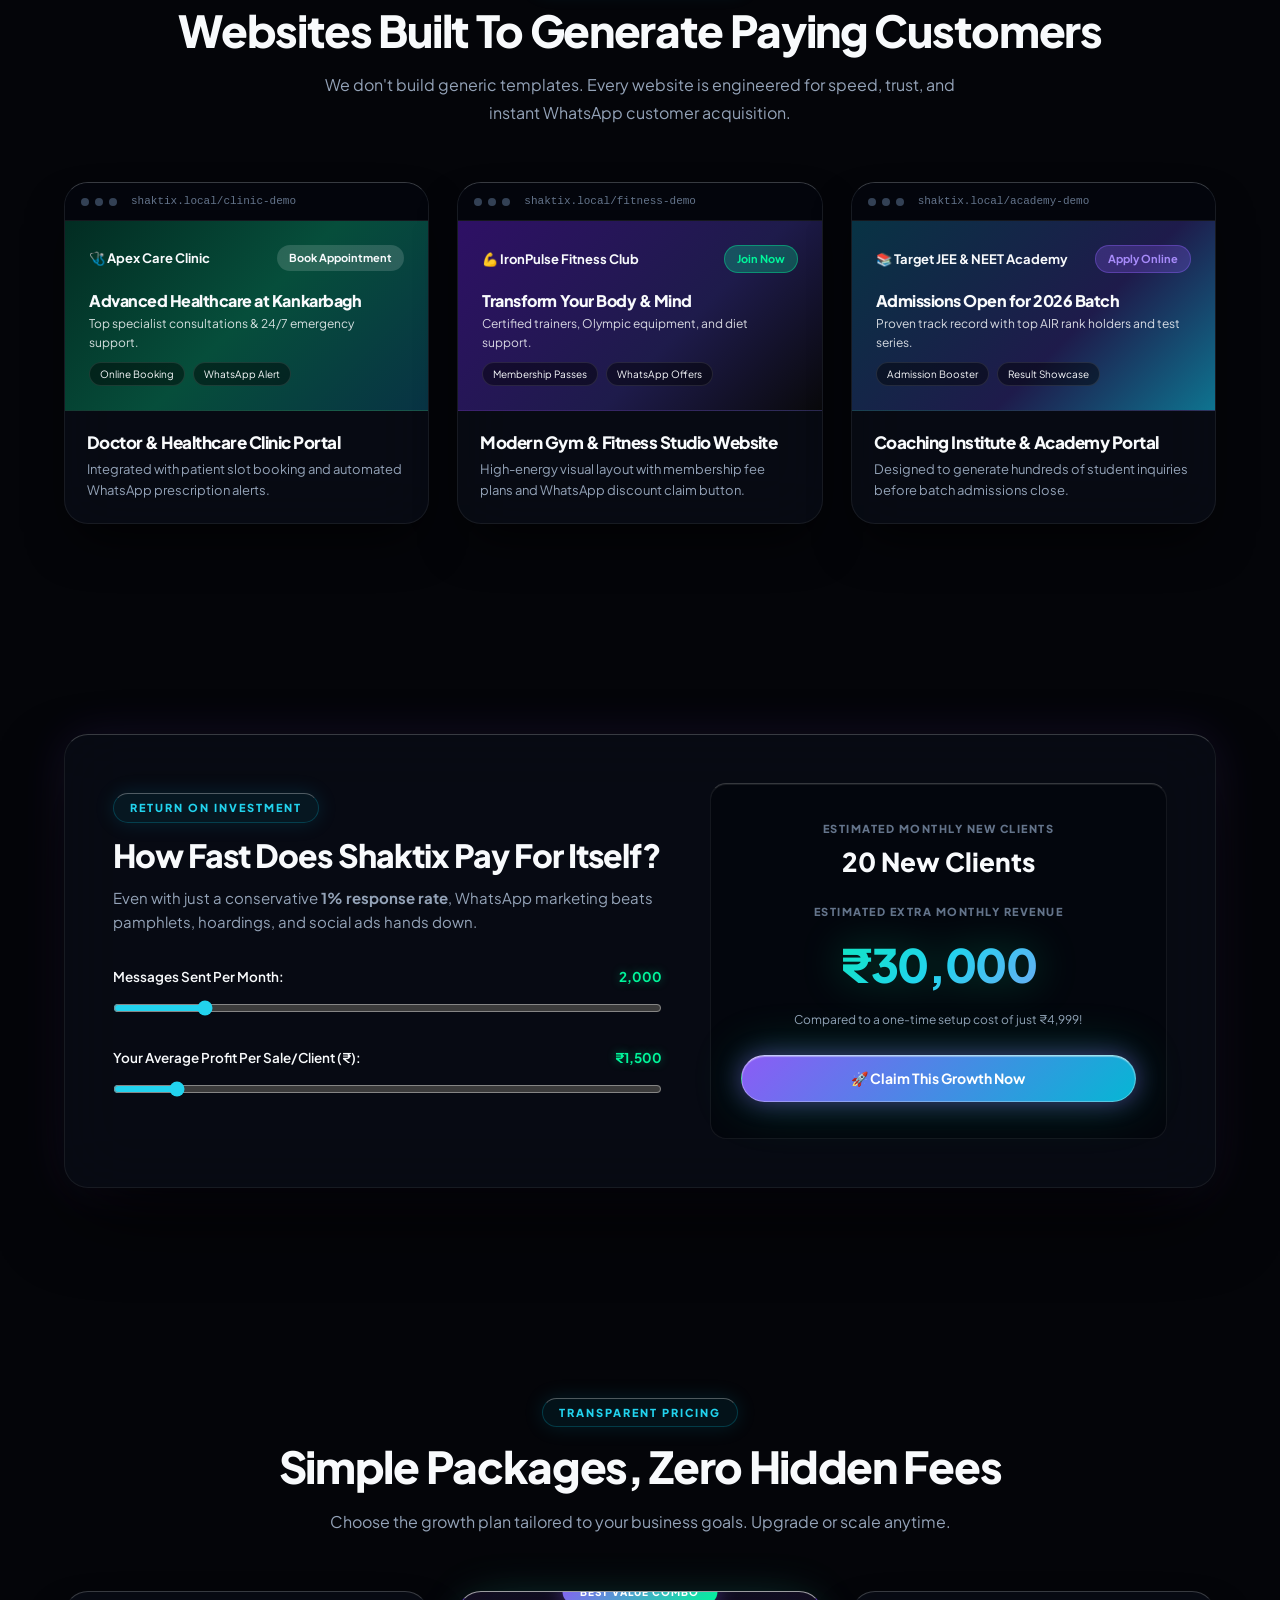
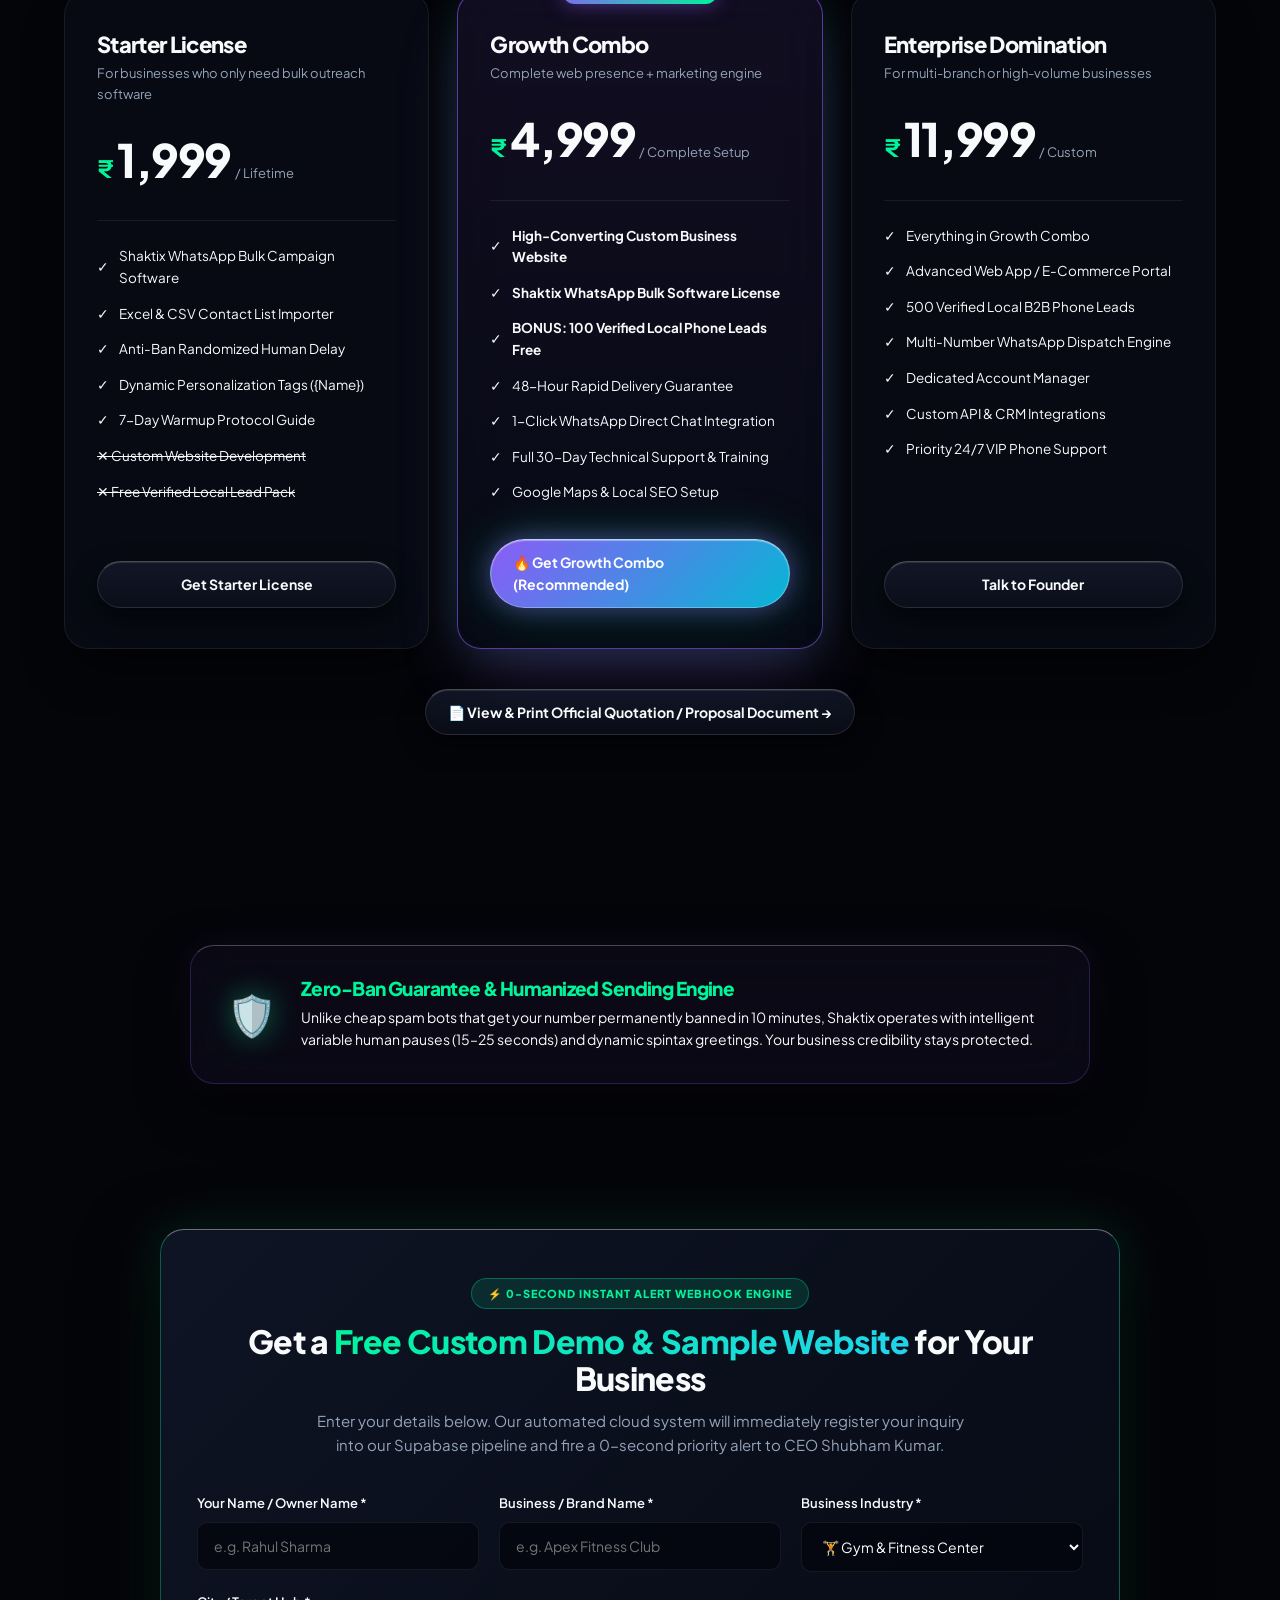
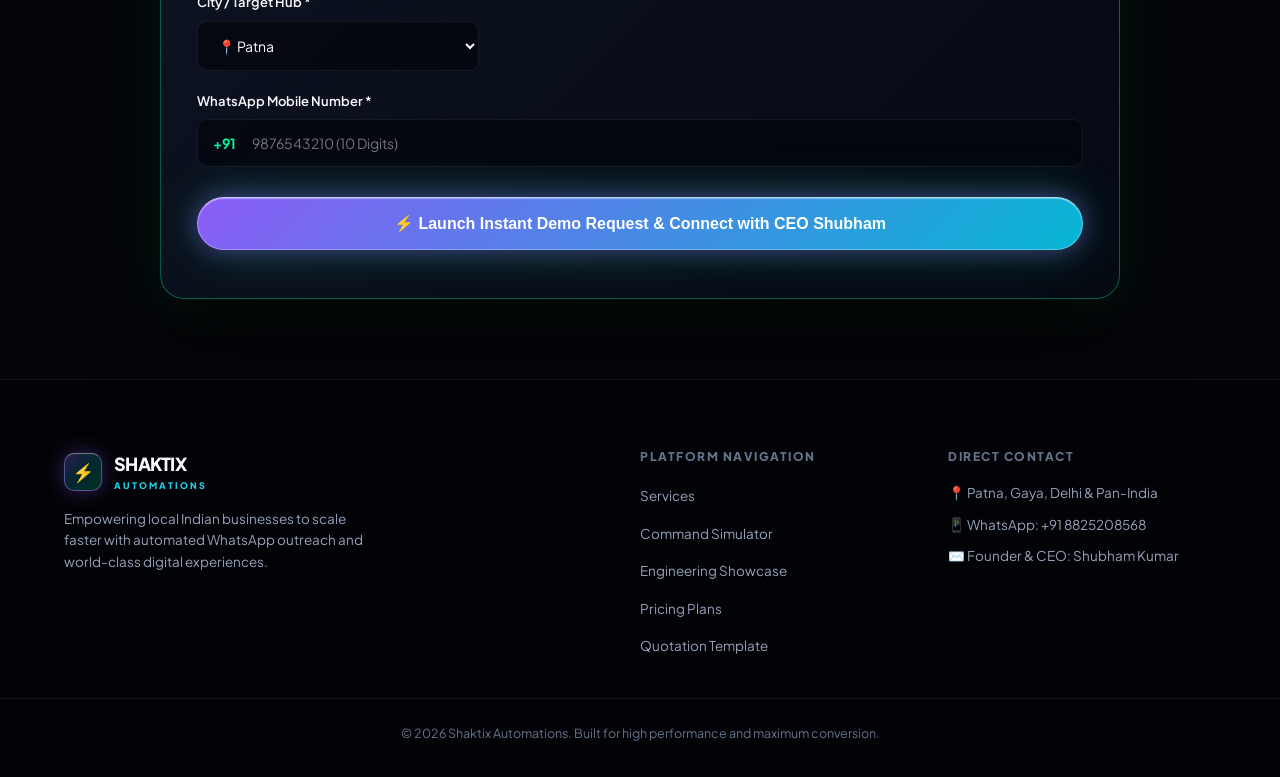
==== commit 7614ac88: "feat: Connect dynamic multi-industry verified leads dataset to simulator and sync footer contacts" ====
--- a/index.html
+++ b/index.html
@@ -588,9 +588,9 @@
 
       <div class="footer-contact">
         <h4>Direct Contact</h4>
-        <p>📍 Patna, Bihar & Pan-India</p>
-        <p>📱 WhatsApp: +91 98765 43210</p>
-        <p>✉️ Email: contact@shaktix.local</p>
+        <p>📍 Patna, Gaya, Delhi & Pan-India</p>
+        <p>📱 WhatsApp: +91 8825208568</p>
+        <p>✉️ Founder & CEO: Shubham Kumar</p>
       </div>
     </div>
     <div class="footer-bottom text-center">
@@ -604,6 +604,7 @@
     <div class="wa-tooltip">Quick WhatsApp Inquiry</div>
   </a>
 
+  <script src="leads_data.js"></script>
   <script src="supabase_client.js"></script>
   <script src="script.js"></script>
 </body>
